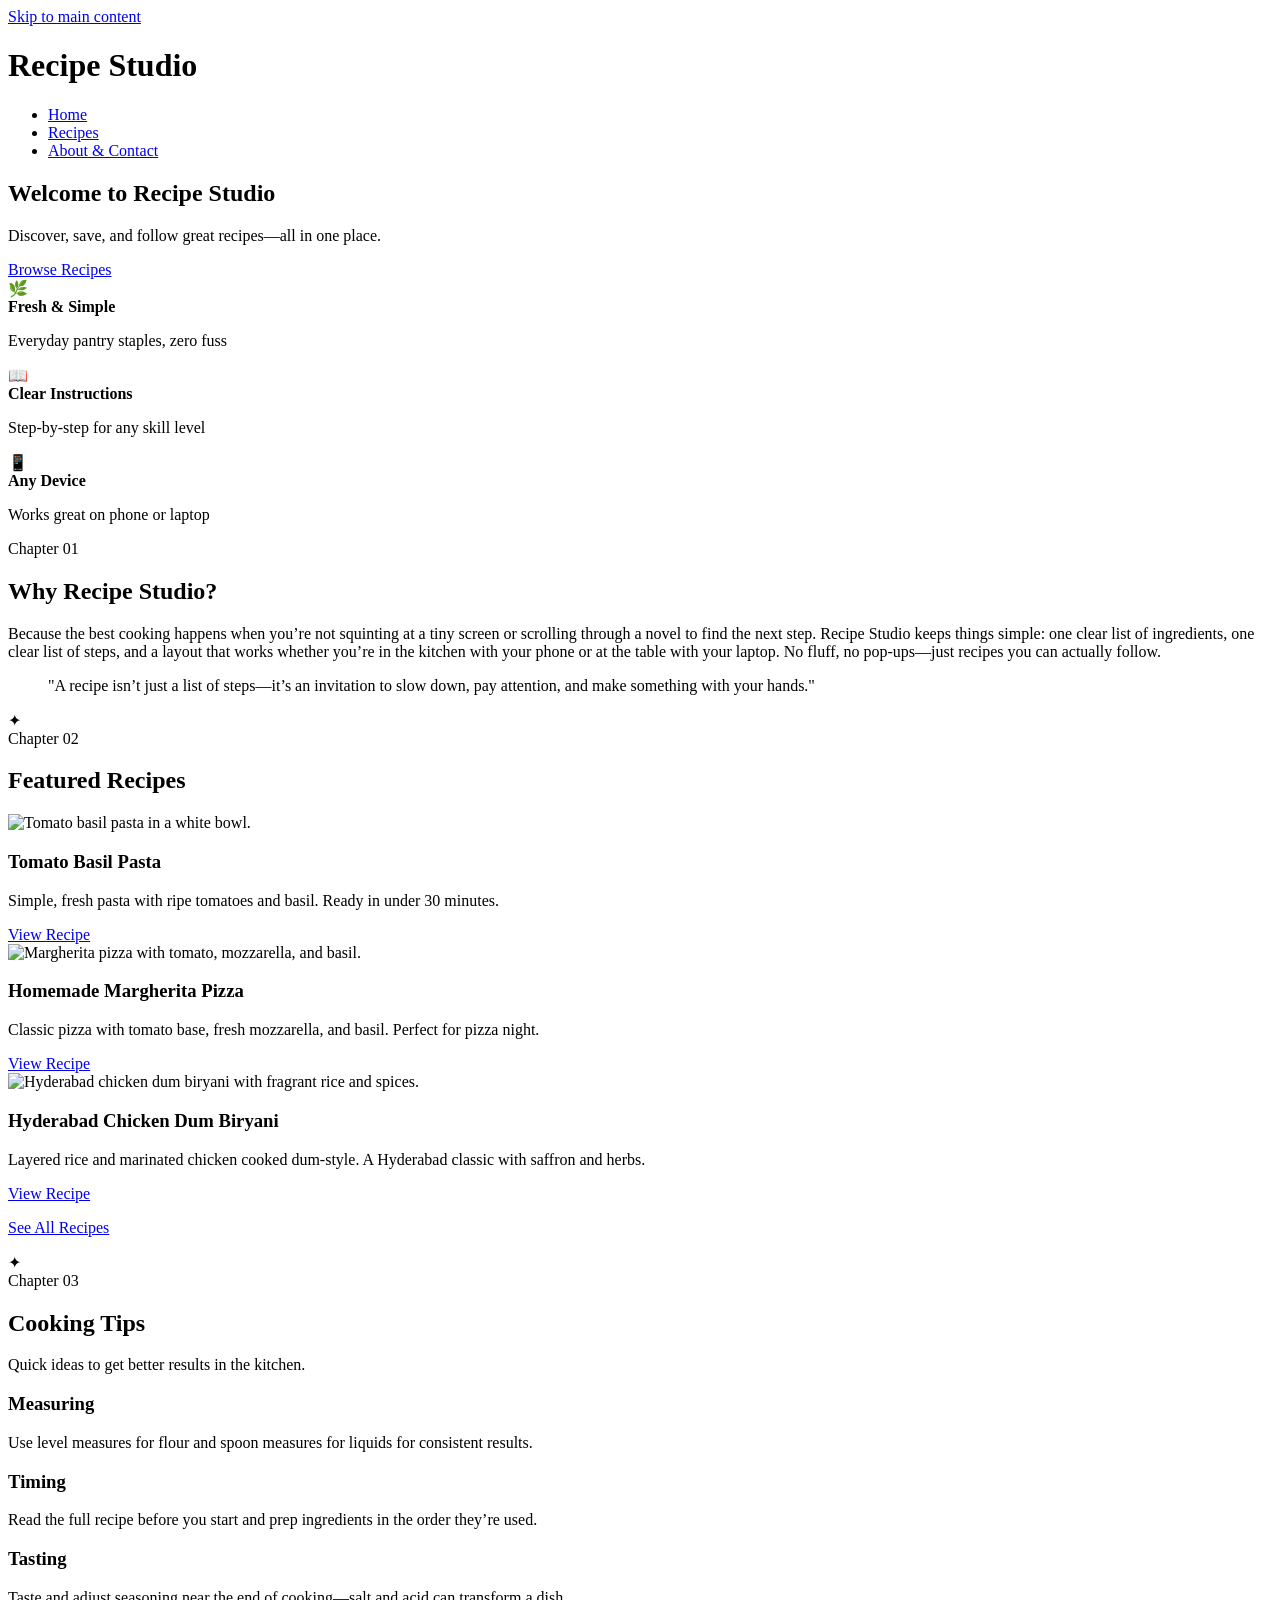
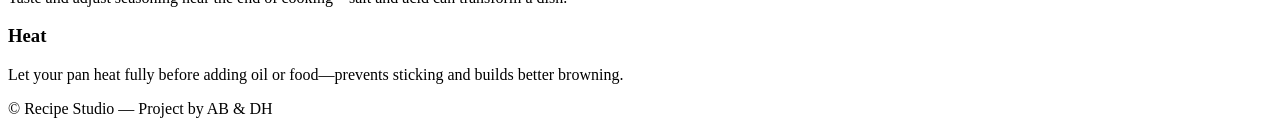
==== index.html @ 80b54df0 "index.html added to feature/html-pages" ====
<!DOCTYPE html>
<html lang="en">
<head>
  <meta charset="UTF-8">
  <meta name="viewport" content="width=device-width, initial-scale=1.0">
  <title>Recipe Studio | Home</title>
  <link rel="stylesheet" href="css/base.css">
  <link rel="stylesheet" href="css/components.css">
</head>
<body>
  <a href="#main-content" class="skip-link">Skip to main content</a>

  <header class="site-header">
    <h1 class="site-title">Recipe Studio</h1>
    <nav class="main-nav" aria-label="Main navigation">
      <ul>
        <li><a href="index.html" aria-current="page">Home</a></li>
        <li><a href="recipes.html">Recipes</a></li>
        <li><a href="about.html">About &amp; Contact</a></li>
      </ul>
    </nav>
  </header>

  <section class="hero" aria-labelledby="hero-heading">
    <h2 id="hero-heading">Welcome to Recipe Studio</h2>
    <p class="hero-tagline">Discover, save, and follow great recipes—all in one place.</p>
    <a href="recipes.html" class="btn btn-primary">Browse Recipes</a>
  </section>

  <main id="main-content">
    <div class="highlights-bar" aria-label="Key features">
      <div class="highlight-item">
        <span class="highlight-icon" aria-hidden="true">🌿</span>
        <div class="highlight-text">
          <strong>Fresh &amp; Simple</strong>
          <p>Everyday pantry staples, zero fuss</p>
        </div>
      </div>
      <div class="highlight-item">
        <span class="highlight-icon" aria-hidden="true">📖</span>
        <div class="highlight-text">
          <strong>Clear Instructions</strong>
          <p>Step-by-step for any skill level</p>
        </div>
      </div>
      <div class="highlight-item">
        <span class="highlight-icon" aria-hidden="true">📱</span>
        <div class="highlight-text">
          <strong>Any Device</strong>
          <p>Works great on phone or laptop</p>
        </div>
      </div>
    </div>

    <section class="intro" aria-labelledby="intro-heading">
      <span class="chapter-label" aria-hidden="true">Chapter 01</span>
      <h2 id="intro-heading">Why Recipe Studio?</h2>
      <p>Because the best cooking happens when you’re not squinting at a tiny screen or scrolling through a novel to find the next step. Recipe Studio keeps things simple: one clear list of ingredients, one clear list of steps, and a layout that works whether you’re in the kitchen with your phone or at the table with your laptop. No fluff, no pop-ups—just recipes you can actually follow.</p>
      <blockquote class="pull-quote">
        "A recipe isn’t just a list of steps—it’s an invitation to slow down, pay attention, and make something with your hands."
      </blockquote>
    </section>

    <div class="section-divider" aria-hidden="true">✦</div>

    <section class="featured-recipes" aria-labelledby="featured-heading">
      <span class="chapter-label" aria-hidden="true">Chapter 02</span>
      <h2 id="featured-heading">Featured Recipes</h2>
      <div class="card-grid">
        <article class="card recipe-card">
          <img src="images/pasta.jpg" alt="Tomato basil pasta in a white bowl." class="card-image">
          <div class="card-content">
            <h3 class="card-title">Tomato Basil Pasta</h3>
            <p class="card-description">Simple, fresh pasta with ripe tomatoes and basil. Ready in under 30 minutes.</p>
            <a href="recipe-pasta.html" class="btn btn-secondary">View Recipe</a>
          </div>
        </article>
        <article class="card recipe-card">
          <img src="images/pizza.jpg" alt="Margherita pizza with tomato, mozzarella, and basil." class="card-image">
          <div class="card-content">
            <h3 class="card-title">Homemade Margherita Pizza</h3>
            <p class="card-description">Classic pizza with tomato base, fresh mozzarella, and basil. Perfect for pizza night.</p>
            <a href="recipe-pizza.html" class="btn btn-secondary">View Recipe</a>
          </div>
        </article>
        <article class="card recipe-card">
          <img src="images/BIRYANI.JPG" alt="Hyderabad chicken dum biryani with fragrant rice and spices." class="card-image">
          <div class="card-content">
            <h3 class="card-title">Hyderabad Chicken Dum Biryani</h3>
            <p class="card-description">Layered rice and marinated chicken cooked dum-style. A Hyderabad classic with saffron and herbs.</p>
            <a href="recipe-biryani.html" class="btn btn-secondary">View Recipe</a>
          </div>
        </article>
      </div>
      <p class="section-cta"><a href="recipes.html" class="btn btn-primary">See All Recipes</a></p>
    </section>

    <!-- Optional bonus: AI Assistant Panel (Cooking tips / Help) – structure for intent cards and responses -->
    <div class="section-divider" aria-hidden="true">✦</div>

    <section class="cooking-tips" aria-labelledby="tips-heading">
      <span class="chapter-label" aria-hidden="true">Chapter 03</span>
      <h2 id="tips-heading">Cooking Tips</h2>
      <p>Quick ideas to get better results in the kitchen.</p>
      <div class="tips-list">
        <div class="tip-card">
          <h3>Measuring</h3>
          <p>Use level measures for flour and spoon measures for liquids for consistent results.</p>
        </div>
        <div class="tip-card">
          <h3>Timing</h3>
          <p>Read the full recipe before you start and prep ingredients in the order they’re used.</p>
        </div>
        <div class="tip-card">
          <h3>Tasting</h3>
          <p>Taste and adjust seasoning near the end of cooking—salt and acid can transform a dish.</p>
        </div>
        <div class="tip-card">
          <h3>Heat</h3>
          <p>Let your pan heat fully before adding oil or food—prevents sticking and builds better browning.</p>
        </div>
      </div>
    </section>
  </main>

  <footer class="site-footer">
    <p>&copy; Recipe Studio &mdash; Project by AB &amp; DH</p>
  </footer>
</body>
</html>
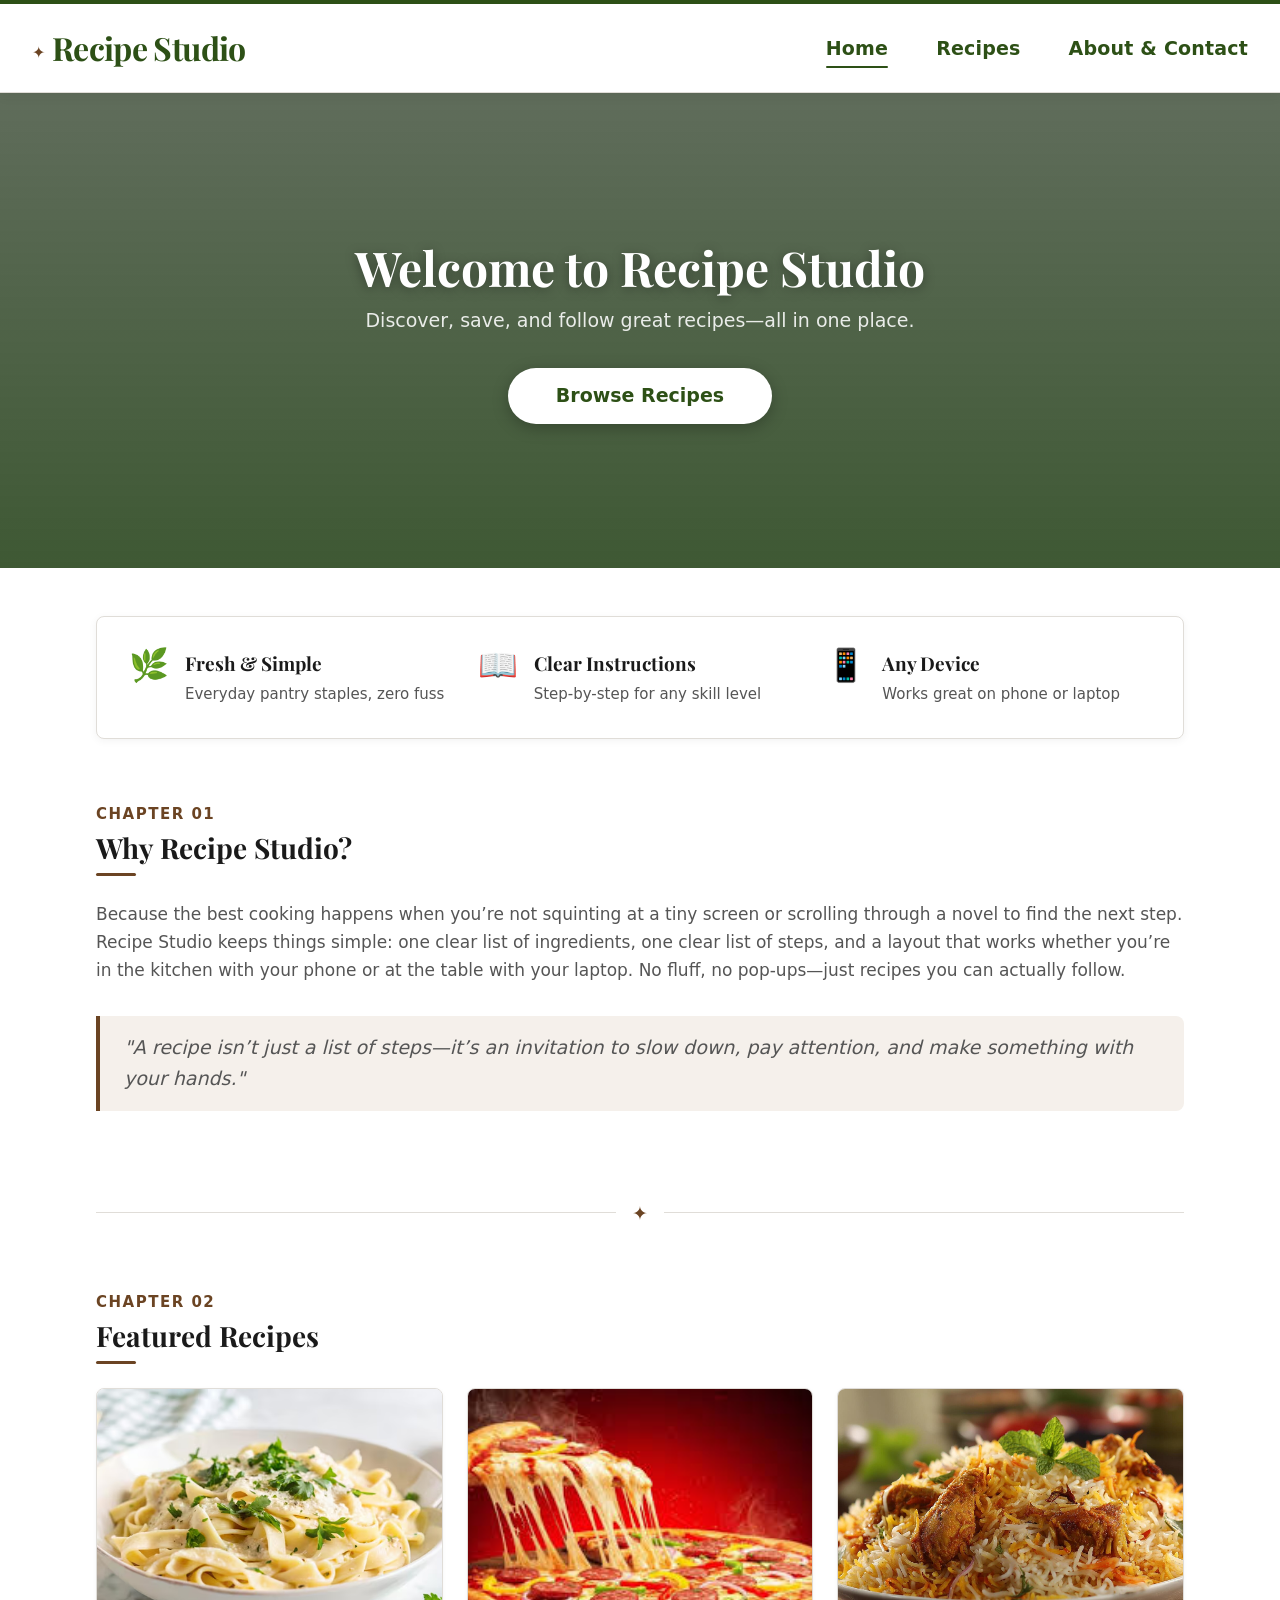
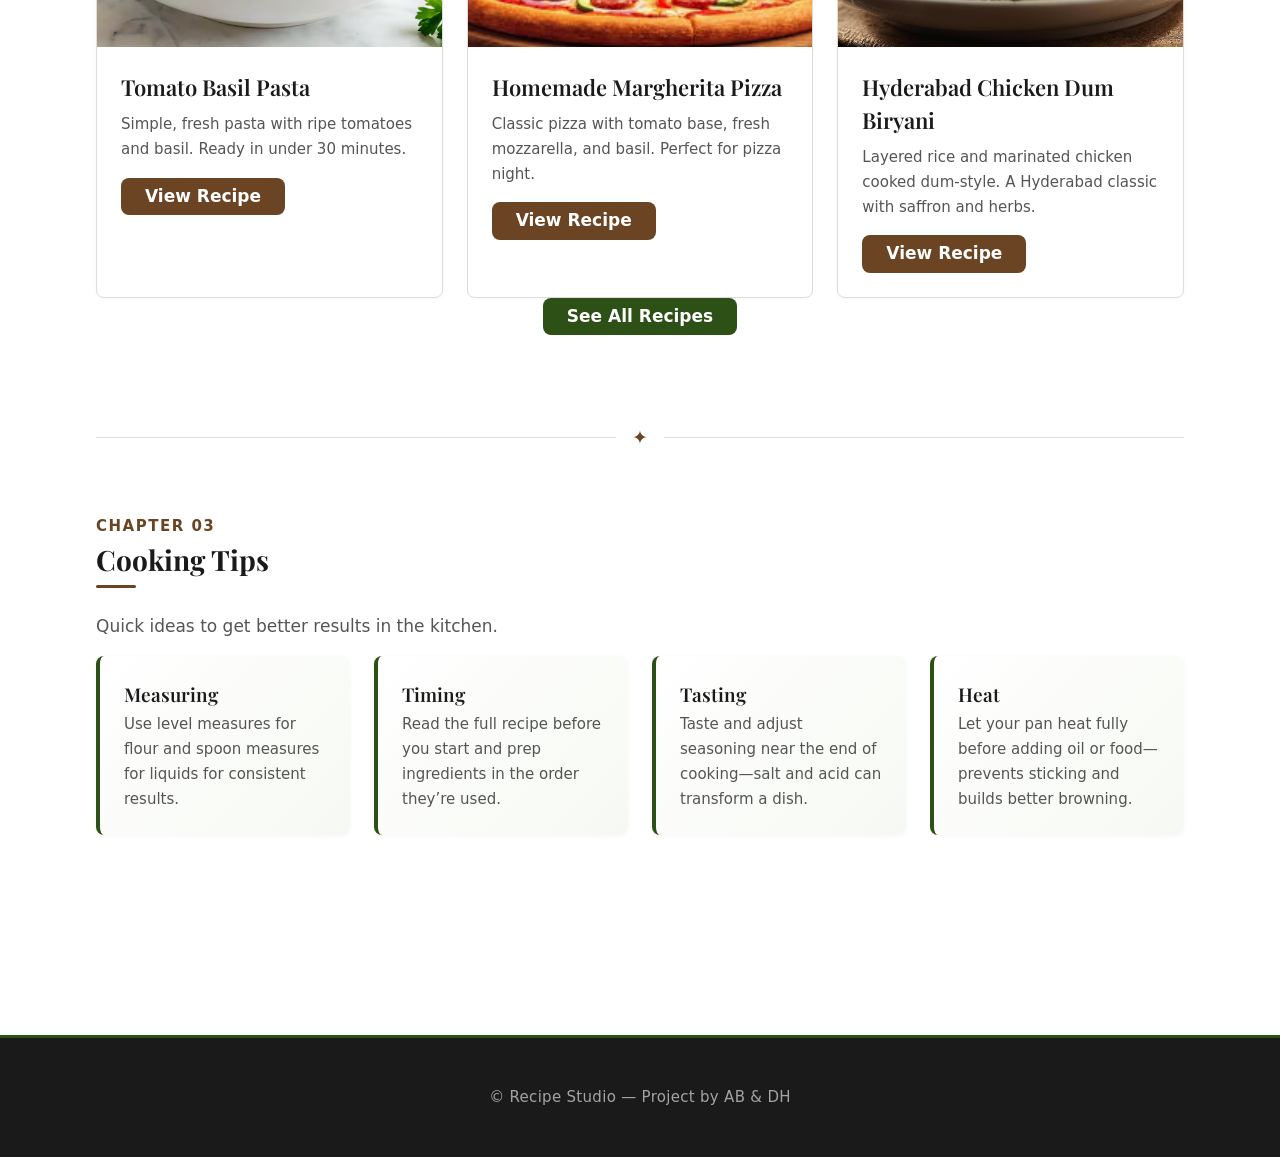
==== commit ed11e349: "Update home and recipes listing pages Made-with: Cursor" ====
--- a/index.html
+++ b/index.html
@@ -1,130 +1,130 @@
-<!DOCTYPE html>
-<html lang="en">
-<head>
-  <meta charset="UTF-8">
-  <meta name="viewport" content="width=device-width, initial-scale=1.0">
-  <title>Recipe Studio | Home</title>
-  <link rel="stylesheet" href="css/base.css">
-  <link rel="stylesheet" href="css/components.css">
-</head>
-<body>
-  <a href="#main-content" class="skip-link">Skip to main content</a>
-
-  <header class="site-header">
-    <h1 class="site-title">Recipe Studio</h1>
-    <nav class="main-nav" aria-label="Main navigation">
-      <ul>
-        <li><a href="index.html" aria-current="page">Home</a></li>
-        <li><a href="recipes.html">Recipes</a></li>
-        <li><a href="about.html">About &amp; Contact</a></li>
-      </ul>
-    </nav>
-  </header>
-
-  <section class="hero" aria-labelledby="hero-heading">
-    <h2 id="hero-heading">Welcome to Recipe Studio</h2>
-    <p class="hero-tagline">Discover, save, and follow great recipes—all in one place.</p>
-    <a href="recipes.html" class="btn btn-primary">Browse Recipes</a>
-  </section>
-
-  <main id="main-content">
-    <div class="highlights-bar" aria-label="Key features">
-      <div class="highlight-item">
-        <span class="highlight-icon" aria-hidden="true">🌿</span>
-        <div class="highlight-text">
-          <strong>Fresh &amp; Simple</strong>
-          <p>Everyday pantry staples, zero fuss</p>
-        </div>
-      </div>
-      <div class="highlight-item">
-        <span class="highlight-icon" aria-hidden="true">📖</span>
-        <div class="highlight-text">
-          <strong>Clear Instructions</strong>
-          <p>Step-by-step for any skill level</p>
-        </div>
-      </div>
-      <div class="highlight-item">
-        <span class="highlight-icon" aria-hidden="true">📱</span>
-        <div class="highlight-text">
-          <strong>Any Device</strong>
-          <p>Works great on phone or laptop</p>
-        </div>
-      </div>
-    </div>
-
-    <section class="intro" aria-labelledby="intro-heading">
-      <span class="chapter-label" aria-hidden="true">Chapter 01</span>
-      <h2 id="intro-heading">Why Recipe Studio?</h2>
-      <p>Because the best cooking happens when you’re not squinting at a tiny screen or scrolling through a novel to find the next step. Recipe Studio keeps things simple: one clear list of ingredients, one clear list of steps, and a layout that works whether you’re in the kitchen with your phone or at the table with your laptop. No fluff, no pop-ups—just recipes you can actually follow.</p>
-      <blockquote class="pull-quote">
-        "A recipe isn’t just a list of steps—it’s an invitation to slow down, pay attention, and make something with your hands."
-      </blockquote>
-    </section>
-
-    <div class="section-divider" aria-hidden="true">✦</div>
-
-    <section class="featured-recipes" aria-labelledby="featured-heading">
-      <span class="chapter-label" aria-hidden="true">Chapter 02</span>
-      <h2 id="featured-heading">Featured Recipes</h2>
-      <div class="card-grid">
-        <article class="card recipe-card">
-          <img src="images/pasta.jpg" alt="Tomato basil pasta in a white bowl." class="card-image">
-          <div class="card-content">
-            <h3 class="card-title">Tomato Basil Pasta</h3>
-            <p class="card-description">Simple, fresh pasta with ripe tomatoes and basil. Ready in under 30 minutes.</p>
-            <a href="recipe-pasta.html" class="btn btn-secondary">View Recipe</a>
-          </div>
-        </article>
-        <article class="card recipe-card">
-          <img src="images/pizza.jpg" alt="Margherita pizza with tomato, mozzarella, and basil." class="card-image">
-          <div class="card-content">
-            <h3 class="card-title">Homemade Margherita Pizza</h3>
-            <p class="card-description">Classic pizza with tomato base, fresh mozzarella, and basil. Perfect for pizza night.</p>
-            <a href="recipe-pizza.html" class="btn btn-secondary">View Recipe</a>
-          </div>
-        </article>
-        <article class="card recipe-card">
-          <img src="images/BIRYANI.JPG" alt="Hyderabad chicken dum biryani with fragrant rice and spices." class="card-image">
-          <div class="card-content">
-            <h3 class="card-title">Hyderabad Chicken Dum Biryani</h3>
-            <p class="card-description">Layered rice and marinated chicken cooked dum-style. A Hyderabad classic with saffron and herbs.</p>
-            <a href="recipe-biryani.html" class="btn btn-secondary">View Recipe</a>
-          </div>
-        </article>
-      </div>
-      <p class="section-cta"><a href="recipes.html" class="btn btn-primary">See All Recipes</a></p>
-    </section>
-
-    <!-- Optional bonus: AI Assistant Panel (Cooking tips / Help) – structure for intent cards and responses -->
-    <div class="section-divider" aria-hidden="true">✦</div>
-
-    <section class="cooking-tips" aria-labelledby="tips-heading">
-      <span class="chapter-label" aria-hidden="true">Chapter 03</span>
-      <h2 id="tips-heading">Cooking Tips</h2>
-      <p>Quick ideas to get better results in the kitchen.</p>
-      <div class="tips-list">
-        <div class="tip-card">
-          <h3>Measuring</h3>
-          <p>Use level measures for flour and spoon measures for liquids for consistent results.</p>
-        </div>
-        <div class="tip-card">
-          <h3>Timing</h3>
-          <p>Read the full recipe before you start and prep ingredients in the order they’re used.</p>
-        </div>
-        <div class="tip-card">
-          <h3>Tasting</h3>
-          <p>Taste and adjust seasoning near the end of cooking—salt and acid can transform a dish.</p>
-        </div>
-        <div class="tip-card">
-          <h3>Heat</h3>
-          <p>Let your pan heat fully before adding oil or food—prevents sticking and builds better browning.</p>
-        </div>
-      </div>
-    </section>
-  </main>
-
-  <footer class="site-footer">
-    <p>&copy; Recipe Studio &mdash; Project by AB &amp; DH</p>
-  </footer>
-</body>
+<!DOCTYPE html>
+<html lang="en">
+<head>
+  <meta charset="UTF-8">
+  <meta name="viewport" content="width=device-width, initial-scale=1.0">
+  <title>Recipe Studio | Home</title>
+  <link rel="stylesheet" href="css/base.css">
+  <link rel="stylesheet" href="css/components.css">
+</head>
+<body>
+  <a href="#main-content" class="skip-link">Skip to main content</a>
+
+  <header class="site-header">
+    <h1 class="site-title">Recipe Studio</h1>
+    <nav class="main-nav" aria-label="Main navigation">
+      <ul>
+        <li><a href="index.html" aria-current="page">Home</a></li>
+        <li><a href="recipes.html">Recipes</a></li>
+        <li><a href="about.html">About &amp; Contact</a></li>
+      </ul>
+    </nav>
+  </header>
+
+  <section class="hero" aria-labelledby="hero-heading">
+    <h2 id="hero-heading">Welcome to Recipe Studio</h2>
+    <p class="hero-tagline">Discover, save, and follow great recipes—all in one place.</p>
+    <a href="recipes.html" class="btn btn-primary">Browse Recipes</a>
+  </section>
+
+  <main id="main-content">
+    <div class="highlights-bar" aria-label="Key features">
+      <div class="highlight-item">
+        <span class="highlight-icon" aria-hidden="true">🌿</span>
+        <div class="highlight-text">
+          <strong>Fresh &amp; Simple</strong>
+          <p>Everyday pantry staples, zero fuss</p>
+        </div>
+      </div>
+      <div class="highlight-item">
+        <span class="highlight-icon" aria-hidden="true">📖</span>
+        <div class="highlight-text">
+          <strong>Clear Instructions</strong>
+          <p>Step-by-step for any skill level</p>
+        </div>
+      </div>
+      <div class="highlight-item">
+        <span class="highlight-icon" aria-hidden="true">📱</span>
+        <div class="highlight-text">
+          <strong>Any Device</strong>
+          <p>Works great on phone or laptop</p>
+        </div>
+      </div>
+    </div>
+
+    <section class="intro" aria-labelledby="intro-heading">
+      <span class="chapter-label" aria-hidden="true">Chapter 01</span>
+      <h2 id="intro-heading">Why Recipe Studio?</h2>
+      <p>Because the best cooking happens when you’re not squinting at a tiny screen or scrolling through a novel to find the next step. Recipe Studio keeps things simple: one clear list of ingredients, one clear list of steps, and a layout that works whether you’re in the kitchen with your phone or at the table with your laptop. No fluff, no pop-ups—just recipes you can actually follow.</p>
+      <blockquote class="pull-quote">
+        "A recipe isn’t just a list of steps—it’s an invitation to slow down, pay attention, and make something with your hands."
+      </blockquote>
+    </section>
+
+    <div class="section-divider" aria-hidden="true">✦</div>
+
+    <section class="featured-recipes" aria-labelledby="featured-heading">
+      <span class="chapter-label" aria-hidden="true">Chapter 02</span>
+      <h2 id="featured-heading">Featured Recipes</h2>
+      <div class="card-grid">
+        <article class="card recipe-card">
+          <img src="images/pasta.jpg" alt="Tomato basil pasta in a white bowl." class="card-image">
+          <div class="card-content">
+            <h3 class="card-title">Tomato Basil Pasta</h3>
+            <p class="card-description">Simple, fresh pasta with ripe tomatoes and basil. Ready in under 30 minutes.</p>
+            <a href="recipe-pasta.html" class="btn btn-secondary">View Recipe</a>
+          </div>
+        </article>
+        <article class="card recipe-card">
+          <img src="images/pizza.jpg" alt="Margherita pizza with tomato, mozzarella, and basil." class="card-image">
+          <div class="card-content">
+            <h3 class="card-title">Homemade Margherita Pizza</h3>
+            <p class="card-description">Classic pizza with tomato base, fresh mozzarella, and basil. Perfect for pizza night.</p>
+            <a href="recipe-pizza.html" class="btn btn-secondary">View Recipe</a>
+          </div>
+        </article>
+        <article class="card recipe-card">
+          <img src="images/BIRYANI.JPG" alt="Hyderabad chicken dum biryani with fragrant rice and spices." class="card-image">
+          <div class="card-content">
+            <h3 class="card-title">Hyderabad Chicken Dum Biryani</h3>
+            <p class="card-description">Layered rice and marinated chicken cooked dum-style. A Hyderabad classic with saffron and herbs.</p>
+            <a href="recipe-biryani.html" class="btn btn-secondary">View Recipe</a>
+          </div>
+        </article>
+      </div>
+      <p class="section-cta"><a href="recipes.html" class="btn btn-primary">See All Recipes</a></p>
+    </section>
+
+    <!-- Optional bonus: AI Assistant Panel (Cooking tips / Help) – structure for intent cards and responses -->
+    <div class="section-divider" aria-hidden="true">✦</div>
+
+    <section class="cooking-tips" aria-labelledby="tips-heading">
+      <span class="chapter-label" aria-hidden="true">Chapter 03</span>
+      <h2 id="tips-heading">Cooking Tips</h2>
+      <p>Quick ideas to get better results in the kitchen.</p>
+      <div class="tips-list">
+        <div class="tip-card">
+          <h3>Measuring</h3>
+          <p>Use level measures for flour and spoon measures for liquids for consistent results.</p>
+        </div>
+        <div class="tip-card">
+          <h3>Timing</h3>
+          <p>Read the full recipe before you start and prep ingredients in the order they’re used.</p>
+        </div>
+        <div class="tip-card">
+          <h3>Tasting</h3>
+          <p>Taste and adjust seasoning near the end of cooking—salt and acid can transform a dish.</p>
+        </div>
+        <div class="tip-card">
+          <h3>Heat</h3>
+          <p>Let your pan heat fully before adding oil or food—prevents sticking and builds better browning.</p>
+        </div>
+      </div>
+    </section>
+  </main>
+
+  <footer class="site-footer">
+    <p>&copy; Recipe Studio &mdash; Project by AB &amp; DH</p>
+  </footer>
+</body>
 </html>
--- a/css/base.css
+++ b/css/base.css
@@ -0,0 +1,265 @@
+/* Google Fonts – Playfair Display for elegant headings */
+@import url('https://fonts.googleapis.com/css2?family=Playfair+Display:wght@600;700&display=swap');
+
+/* ============================================
+   Recipe Studio – Base Styles
+   Variables · Reset · Typography · Header · Nav
+   Mobile-first, semantic HTML-aligned
+   ============================================ */
+
+/* ---------- 1. CSS custom properties ---------- */
+:root {
+  /* Colors */
+  --color-primary: #2d5016;
+  --color-primary-hover: #3d6b1f;
+  --color-secondary: #6b4423;
+  --color-secondary-hover: #8b5a2e;
+  --color-background: #ffffff;
+  --color-surface: #ffffff;
+  --color-text: #1a1a1a;
+  --color-text-muted: #555;
+  --color-border: #e0ddd8;
+  --color-focus: #2d5016;
+  --color-focus-ring: rgba(45, 80, 22, 0.4);
+
+  /* Spacing */
+  --space-xs: 0.25rem;
+  --space-sm: 0.5rem;
+  --space-md: 1rem;
+  --space-lg: 1.5rem;
+  --space-xl: 2rem;
+  --space-2xl: 3rem;
+  --space-3xl: 4rem;
+
+  /* Typography */
+  --font-sans: system-ui, -apple-system, "Segoe UI", Roboto, sans-serif;
+  --font-heading: 'Playfair Display', Georgia, serif;
+  --font-size-sm: 0.9375rem;
+  --font-size-base: 1.0625rem;
+  --font-size-lg: 1.1875rem;
+  --font-size-xl: 1.375rem;
+  --font-size-2xl: 1.75rem;
+  --font-size-3xl: 2.5rem;
+  --line-height-tight: 1.25;
+  --line-height-normal: 1.5;
+  --line-height-relaxed: 1.65;
+
+  /* Layout */
+  --max-width: 72rem;
+  --card-radius: 0.5rem;
+  --transition-fast: 0.15s ease;
+  --transition-normal: 0.25s ease;
+}
+
+/* ---------- 2. Base styles ---------- */
+html {
+  scroll-behavior: smooth;
+}
+
+*,
+*::before,
+*::after {
+  box-sizing: border-box;
+}
+
+body {
+  margin: 0;
+  font-family: var(--font-sans);
+  font-size: var(--font-size-base);
+  line-height: var(--line-height-normal);
+  color: var(--color-text);
+  background-color: var(--color-background);
+}
+
+/* Apply heading font to all headings */
+h1, h2, h3 {
+  font-family: var(--font-heading);
+}
+
+img {
+  max-width: 100%;
+  height: auto;
+  display: block;
+}
+
+a {
+  color: var(--color-primary);
+  text-decoration: none;
+  transition: color var(--transition-fast), outline var(--transition-fast);
+}
+a:hover {
+  color: var(--color-primary-hover);
+}
+a:focus-visible {
+  outline: 2px solid var(--color-focus);
+  outline-offset: 2px;
+}
+
+/* ---------- 3. Skip link (accessibility) ---------- */
+.skip-link {
+  position: absolute;
+  top: -3.5rem;
+  left: var(--space-md);
+  padding: var(--space-sm) var(--space-md);
+  background: var(--color-text);
+  color: var(--color-surface);
+  z-index: 100;
+  text-decoration: none;
+  border-radius: var(--card-radius);
+  transition: top var(--transition-normal);
+}
+.skip-link:focus {
+  top: var(--space-md);
+}
+.skip-link:focus-visible {
+  outline: 2px solid var(--color-surface);
+  outline-offset: 2px;
+}
+
+/* ---------- 4. Layout: header & nav (Flexbox) ---------- */
+.site-header {
+  background: var(--color-surface);
+  border-top: 4px solid var(--color-primary);
+  border-bottom: 1px solid var(--color-border);
+  padding: var(--space-lg) var(--space-lg);
+  box-shadow: 0 2px 12px rgba(0, 0, 0, 0.07);
+  position: sticky;
+  top: 0;
+  z-index: 50;
+}
+
+.site-title {
+  margin: 0 0 var(--space-md);
+  font-size: 1.875rem;
+  font-weight: 700;
+  line-height: var(--line-height-tight);
+  color: var(--color-primary);
+  letter-spacing: -0.02em;
+}
+.site-title::before {
+  content: '✦';
+  display: inline-block;
+  color: var(--color-secondary);
+  font-family: var(--font-sans);
+  font-size: 0.5em;
+  margin-right: 0.45em;
+  vertical-align: 0.2em;
+}
+
+.main-nav ul {
+  margin: 0;
+  padding: 0;
+  list-style: none;
+  display: flex;
+  flex-wrap: wrap;
+  gap: var(--space-sm) var(--space-xl);
+}
+.main-nav a {
+  display: inline-block;
+  padding: var(--space-xs) 0;
+  font-weight: 600;
+  font-size: var(--font-size-lg);
+  letter-spacing: 0.01em;
+  position: relative;
+  transition: color var(--transition-fast);
+}
+.main-nav a::after {
+  content: '';
+  position: absolute;
+  bottom: -2px;
+  left: 0;
+  width: 0;
+  height: 2px;
+  background: var(--color-primary);
+  border-radius: 1px;
+  transition: width var(--transition-normal);
+}
+.main-nav a:hover {
+  color: var(--color-primary-hover);
+}
+.main-nav a:hover::after {
+  width: 100%;
+}
+.main-nav a:focus-visible {
+  outline: 2px solid var(--color-focus);
+  outline-offset: 2px;
+  border-radius: 2px;
+}
+.main-nav a[aria-current="page"] {
+  color: var(--color-primary);
+  font-weight: 700;
+}
+.main-nav a[aria-current="page"]::after {
+  width: 100%;
+}
+
+/* ---------- 5. Main content area ---------- */
+#main-content {
+  max-width: var(--max-width);
+  margin: 0 auto;
+  padding: var(--space-2xl) var(--space-lg);
+}
+
+/* Section spacing & headings */
+section {
+  margin-bottom: 5.5rem;
+}
+section h2 {
+  margin: 0 0 var(--space-lg);
+  font-size: var(--font-size-2xl);
+  font-weight: 700;
+  line-height: var(--line-height-tight);
+  color: var(--color-text);
+}
+section h2::after {
+  content: '';
+  display: block;
+  width: 2.5rem;
+  height: 3px;
+  background: var(--color-secondary);
+  border-radius: 2px;
+  margin-top: var(--space-sm);
+}
+section h3 {
+  margin: 0 0 var(--space-sm);
+  font-size: var(--font-size-lg);
+  font-weight: 600;
+  color: var(--color-text);
+}
+section p {
+  margin: 0 0 var(--space-md);
+  color: var(--color-text-muted);
+  line-height: var(--line-height-relaxed);
+}
+
+.section-intro,
+.section-cta {
+  margin-bottom: var(--space-lg);
+}
+
+.section-cta {
+  text-align: center;
+}
+
+/* ---------- 6. Responsive: header layout ---------- */
+@media (min-width: 48rem) {
+  .site-header {
+    display: flex;
+    align-items: center;
+    justify-content: space-between;
+    padding: var(--space-lg) var(--space-xl);
+  }
+  .site-title {
+    margin: 0;
+    font-size: clamp(1.5rem, 2.5vw, 2rem);
+  }
+  .main-nav ul {
+    gap: var(--space-2xl);
+  }
+}
+
+@media (min-width: 64rem) {
+  #main-content {
+    padding: var(--space-2xl) var(--space-xl);
+  }
+}
--- a/css/components.css
+++ b/css/components.css
@@ -0,0 +1,459 @@
+/* ============================================
+   Recipe Studio – Components
+   Highlights · Hero · Buttons · Cards · Tips
+   Recipe Detail · Story Pack · About · Footer
+   Animations · Reduced Motion · Breakpoints
+   ============================================ */
+
+/* ---------- 1. Highlights bar ---------- */
+.highlights-bar {
+  display: grid;
+  grid-template-columns: 1fr;
+  gap: var(--space-lg);
+  margin-bottom: var(--space-3xl);
+  padding: var(--space-xl) var(--space-xl);
+  background: var(--color-surface);
+  border-radius: var(--card-radius);
+  border: 1px solid var(--color-border);
+  box-shadow: 0 2px 8px rgba(0, 0, 0, 0.05);
+}
+.highlight-item {
+  display: flex;
+  align-items: flex-start;
+  gap: var(--space-md);
+}
+.highlight-icon {
+  font-size: 2rem;
+  flex-shrink: 0;
+  line-height: 1;
+}
+.highlight-text strong {
+  display: block;
+  font-family: var(--font-heading);
+  font-size: var(--font-size-lg);
+  color: var(--color-text);
+  margin-bottom: var(--space-xs);
+}
+.highlight-text p {
+  margin: 0;
+  font-size: var(--font-size-sm);
+  color: var(--color-text-muted);
+  line-height: var(--line-height-relaxed);
+}
+
+/* ---------- 2. Hero — full viewport width ---------- */
+.hero {
+  text-align: center;
+  padding: 9rem var(--space-xl);
+  background:
+    linear-gradient(to bottom, rgba(10, 30, 3, 0.65) 0%, rgba(20, 52, 7, 0.82) 100%),
+    url('images/pasta.jpg') center center / cover no-repeat;
+  border-radius: 0;
+  margin-bottom: 0;
+  border: none;
+  box-shadow: none;
+}
+.hero h2 {
+  font-size: var(--font-size-3xl);
+  margin-bottom: var(--space-sm);
+  color: #ffffff;
+  text-shadow: 0 2px 12px rgba(0, 0, 0, 0.35);
+}
+/* Remove accent line — doesn't fit centered image hero */
+.hero h2::after {
+  display: none;
+}
+.hero-tagline {
+  margin-bottom: var(--space-xl);
+  font-size: var(--font-size-lg);
+  color: rgba(255, 255, 255, 0.88);
+  max-width: 36rem;
+  margin-left: auto;
+  margin-right: auto;
+}
+.hero .btn-primary {
+  background: #ffffff;
+  color: var(--color-primary);
+  padding: var(--space-md) var(--space-2xl);
+  font-size: var(--font-size-lg);
+  border-radius: 2rem;
+  box-shadow: 0 4px 16px rgba(0, 0, 0, 0.25);
+}
+.hero .btn-primary:hover {
+  background: #f0f7eb;
+  color: var(--color-primary-hover);
+  box-shadow: 0 6px 20px rgba(0, 0, 0, 0.3);
+}
+
+/* ---------- 3. Buttons (reusable) ---------- */
+.btn {
+  display: inline-block;
+  padding: var(--space-sm) var(--space-lg);
+  font-family: inherit;
+  font-size: var(--font-size-base);
+  font-weight: 600;
+  line-height: 1.25;
+  text-align: center;
+  border: none;
+  border-radius: var(--card-radius);
+  cursor: pointer;
+  transition: background-color var(--transition-normal), color var(--transition-normal), transform var(--transition-fast), box-shadow var(--transition-fast);
+}
+.btn:focus-visible {
+  outline: 2px solid var(--color-focus);
+  outline-offset: 2px;
+}
+.btn-primary {
+  background-color: var(--color-primary);
+  color: var(--color-surface);
+}
+.btn-primary:hover {
+  background-color: var(--color-primary-hover);
+}
+.btn-primary:focus-visible {
+  box-shadow: 0 0 0 4px var(--color-focus-ring);
+}
+.btn-secondary {
+  background-color: var(--color-secondary);
+  color: var(--color-surface);
+}
+.btn-secondary:hover {
+  background-color: var(--color-secondary-hover);
+}
+.btn-secondary:focus-visible {
+  box-shadow: 0 0 0 4px rgba(107, 68, 35, 0.4);
+}
+
+/* ---------- 4. Card grid (CSS Grid) ---------- */
+.card-grid {
+  display: grid;
+  gap: var(--space-xl);
+  grid-template-columns: 1fr;
+}
+
+.card {
+  background: var(--color-surface);
+  border-radius: var(--card-radius);
+  overflow: hidden;
+  border: 1px solid var(--color-border);
+  box-shadow: 0 1px 4px rgba(0, 0, 0, 0.04);
+  transition: transform var(--transition-normal), box-shadow var(--transition-normal);
+}
+.card:hover {
+  transform: translateY(-6px);
+  box-shadow: 0 12px 32px rgba(0, 0, 0, 0.12);
+}
+.card:focus-within {
+  box-shadow: 0 0 0 2px var(--color-focus-ring);
+}
+
+.card-image {
+  width: 100%;
+  aspect-ratio: 4 / 3;
+  object-fit: cover;
+  background: var(--color-border);
+  transition: transform 0.4s ease;
+}
+.card:hover .card-image {
+  transform: scale(1.05);
+}
+.card-content {
+  padding: var(--space-lg);
+}
+.card-title {
+  margin: 0 0 var(--space-sm);
+  font-size: var(--font-size-xl);
+  font-weight: 600;
+}
+.card-description {
+  margin: 0 0 var(--space-md);
+  font-size: var(--font-size-sm);
+  color: var(--color-text-muted);
+  line-height: var(--line-height-relaxed);
+}
+
+/* ---------- 5. Cooking tips ---------- */
+.cooking-tips .tips-list {
+  display: grid;
+  gap: var(--space-lg);
+  grid-template-columns: 1fr;
+}
+.tip-card {
+  padding: var(--space-lg);
+  background: linear-gradient(135deg, var(--color-surface) 0%, #f6f9f3 100%);
+  border-left: 4px solid var(--color-primary);
+  border-radius: var(--card-radius);
+  box-shadow: 0 1px 4px rgba(0, 0, 0, 0.04);
+  transition: border-color var(--transition-normal), box-shadow var(--transition-fast), transform var(--transition-fast);
+}
+.tip-card:hover {
+  transform: translateY(-2px);
+  box-shadow: 0 6px 16px rgba(0, 0, 0, 0.08);
+}
+.tip-card h3 {
+  margin-bottom: var(--space-xs);
+}
+.tip-card p {
+  margin: 0;
+  font-size: var(--font-size-sm);
+}
+
+/* ---------- 6. Recipe detail page ---------- */
+.recipe-detail {
+  max-width: 52rem;
+}
+.recipe-header {
+  margin-bottom: var(--space-lg);
+}
+.recipe-detail .recipe-header h2 {
+  margin-bottom: var(--space-xs);
+}
+.recipe-meta {
+  margin: 0 0 var(--space-md);
+  font-size: var(--font-size-sm);
+  color: var(--color-text-muted);
+}
+.recipe-hero-image {
+  width: 100%;
+  aspect-ratio: 16 / 7;
+  object-fit: cover;
+  border-radius: var(--card-radius);
+  margin-top: var(--space-md);
+  background: var(--color-border);
+}
+
+/* ---------- 7. Story Pack components ---------- */
+
+/* Narrative intro — italic, left-bordered */
+.recipe-intro {
+  margin-bottom: var(--space-xl);
+  font-size: var(--font-size-lg);
+  font-style: italic;
+  line-height: var(--line-height-relaxed);
+  color: var(--color-text-muted);
+  border-left: 3px solid var(--color-primary);
+  padding-left: var(--space-md);
+}
+
+/* Chapter label for section progression */
+.chapter-label {
+  display: block;
+  font-size: var(--font-size-sm);
+  font-weight: 600;
+  letter-spacing: 0.1em;
+  text-transform: uppercase;
+  color: var(--color-secondary);
+  margin-bottom: var(--space-xs);
+}
+
+/* Decorative section divider */
+.section-divider {
+  display: flex;
+  align-items: center;
+  gap: var(--space-md);
+  margin: 0 0 var(--space-3xl);
+  color: var(--color-secondary);
+  font-size: var(--font-size-lg);
+}
+.section-divider::before,
+.section-divider::after {
+  content: '';
+  flex: 1;
+  height: 1px;
+  background: var(--color-border);
+}
+
+/* Pull quote */
+.pull-quote {
+  margin: var(--space-xl) 0;
+  padding: var(--space-md) var(--space-lg);
+  border-left: 4px solid var(--color-secondary);
+  background: #f5f0eb;
+  font-size: var(--font-size-lg);
+  font-style: italic;
+  color: var(--color-text-muted);
+  border-radius: 0 var(--card-radius) var(--card-radius) 0;
+  line-height: var(--line-height-relaxed);
+}
+
+/* ---------- 8. Ingredients & instructions ---------- */
+.ingredients,
+.instructions {
+  margin-bottom: var(--space-xl);
+}
+.ingredients ul,
+.instructions ol {
+  margin: 0 0 var(--space-md);
+  padding-left: var(--space-xl);
+  line-height: var(--line-height-relaxed);
+  color: var(--color-text-muted);
+}
+.ingredients li,
+.instructions li {
+  margin-bottom: var(--space-xs);
+}
+.instructions ol {
+  list-style: decimal;
+}
+
+.back-link {
+  margin: var(--space-2xl) 0 0;
+}
+
+/* ---------- 9. About & contact ---------- */
+.about ul.team-list {
+  margin: 0 0 var(--space-lg);
+  padding-left: var(--space-xl);
+  color: var(--color-text-muted);
+  line-height: var(--line-height-relaxed);
+}
+.about .team-list li {
+  margin-bottom: var(--space-sm);
+}
+
+.contact-form {
+  max-width: 28rem;
+  margin-top: var(--space-lg);
+}
+.form-group {
+  margin-bottom: var(--space-lg);
+}
+.form-group label {
+  display: block;
+  margin-bottom: var(--space-xs);
+  font-weight: 600;
+  font-size: var(--font-size-sm);
+}
+.form-group input,
+.form-group textarea {
+  width: 100%;
+  padding: var(--space-sm) var(--space-md);
+  font-family: inherit;
+  font-size: var(--font-size-base);
+  border: 1px solid var(--color-border);
+  border-radius: var(--card-radius);
+  background: var(--color-surface);
+  transition: border-color var(--transition-fast), box-shadow var(--transition-fast);
+}
+.form-group input:focus,
+.form-group textarea:focus {
+  outline: none;
+  border-color: var(--color-primary);
+  box-shadow: 0 0 0 3px var(--color-focus-ring);
+}
+.form-group textarea {
+  resize: vertical;
+  min-height: 6rem;
+}
+.contact-note {
+  margin-top: var(--space-lg);
+  font-size: var(--font-size-sm);
+  color: var(--color-text-muted);
+}
+
+/* ---------- 10. Footer ---------- */
+.site-footer {
+  margin-top: var(--space-3xl);
+  padding: var(--space-2xl) var(--space-lg);
+  text-align: center;
+  font-size: var(--font-size-sm);
+  border-top: 3px solid var(--color-primary);
+  background: #1a1a1a;
+  color: rgba(255, 255, 255, 0.6);
+}
+.site-footer p {
+  margin: 0;
+  letter-spacing: 0.02em;
+}
+
+/* ---------- 11. Animations ---------- */
+
+/* Animation 1: Card hover lift (defined on .card above) */
+
+/* Animation 2: Button subtle scale on hover */
+.btn:hover {
+  transform: scale(1.02);
+}
+.btn:active {
+  transform: scale(0.98);
+}
+
+/* Animation 3: Fade-in for main content on load */
+@keyframes fadeIn {
+  from {
+    opacity: 0;
+    transform: translateY(8px);
+  }
+  to {
+    opacity: 1;
+    transform: translateY(0);
+  }
+}
+#main-content {
+  animation: fadeIn 0.5s ease-out;
+}
+
+/* Animation 4: Image zoom on card hover (defined on .card-image above) */
+
+/* Animation 5: Nav underline slide (defined on .main-nav a::after above) */
+
+/* Animation 6: Tip card lift on hover (defined on .tip-card above) */
+
+/* ---------- 12. Reduced motion (accessibility) ---------- */
+@media (prefers-reduced-motion: reduce) {
+  *,
+  *::before,
+  *::after {
+    animation-duration: 0.01ms !important;
+    animation-iteration-count: 1 !important;
+    transition-duration: 0.01ms !important;
+  }
+  .card:hover {
+    transform: none;
+  }
+  .card:hover .card-image {
+    transform: none;
+  }
+  .tip-card:hover {
+    transform: none;
+  }
+  .btn:hover,
+  .btn:active {
+    transform: none;
+  }
+}
+
+/* ---------- 13. Responsive breakpoints (mobile-first) ---------- */
+@media (min-width: 36rem) {
+  .highlights-bar {
+    grid-template-columns: repeat(3, 1fr);
+  }
+  .card-grid {
+    grid-template-columns: repeat(2, 1fr);
+  }
+  .cooking-tips .tips-list {
+    grid-template-columns: repeat(2, 1fr);
+  }
+}
+
+@media (min-width: 48rem) {
+  .hero h2 {
+    font-size: clamp(2rem, 4vw, 3rem);
+  }
+  .card-grid {
+    grid-template-columns: repeat(3, 1fr);
+    gap: var(--space-lg);
+  }
+  .recipe-grid.card-grid {
+    grid-template-columns: repeat(2, 1fr);
+  }
+  .cooking-tips .tips-list {
+    grid-template-columns: repeat(4, 1fr);
+  }
+}
+
+@media (min-width: 64rem) {
+  .recipe-grid.card-grid {
+    grid-template-columns: repeat(3, 1fr);
+  }
+}
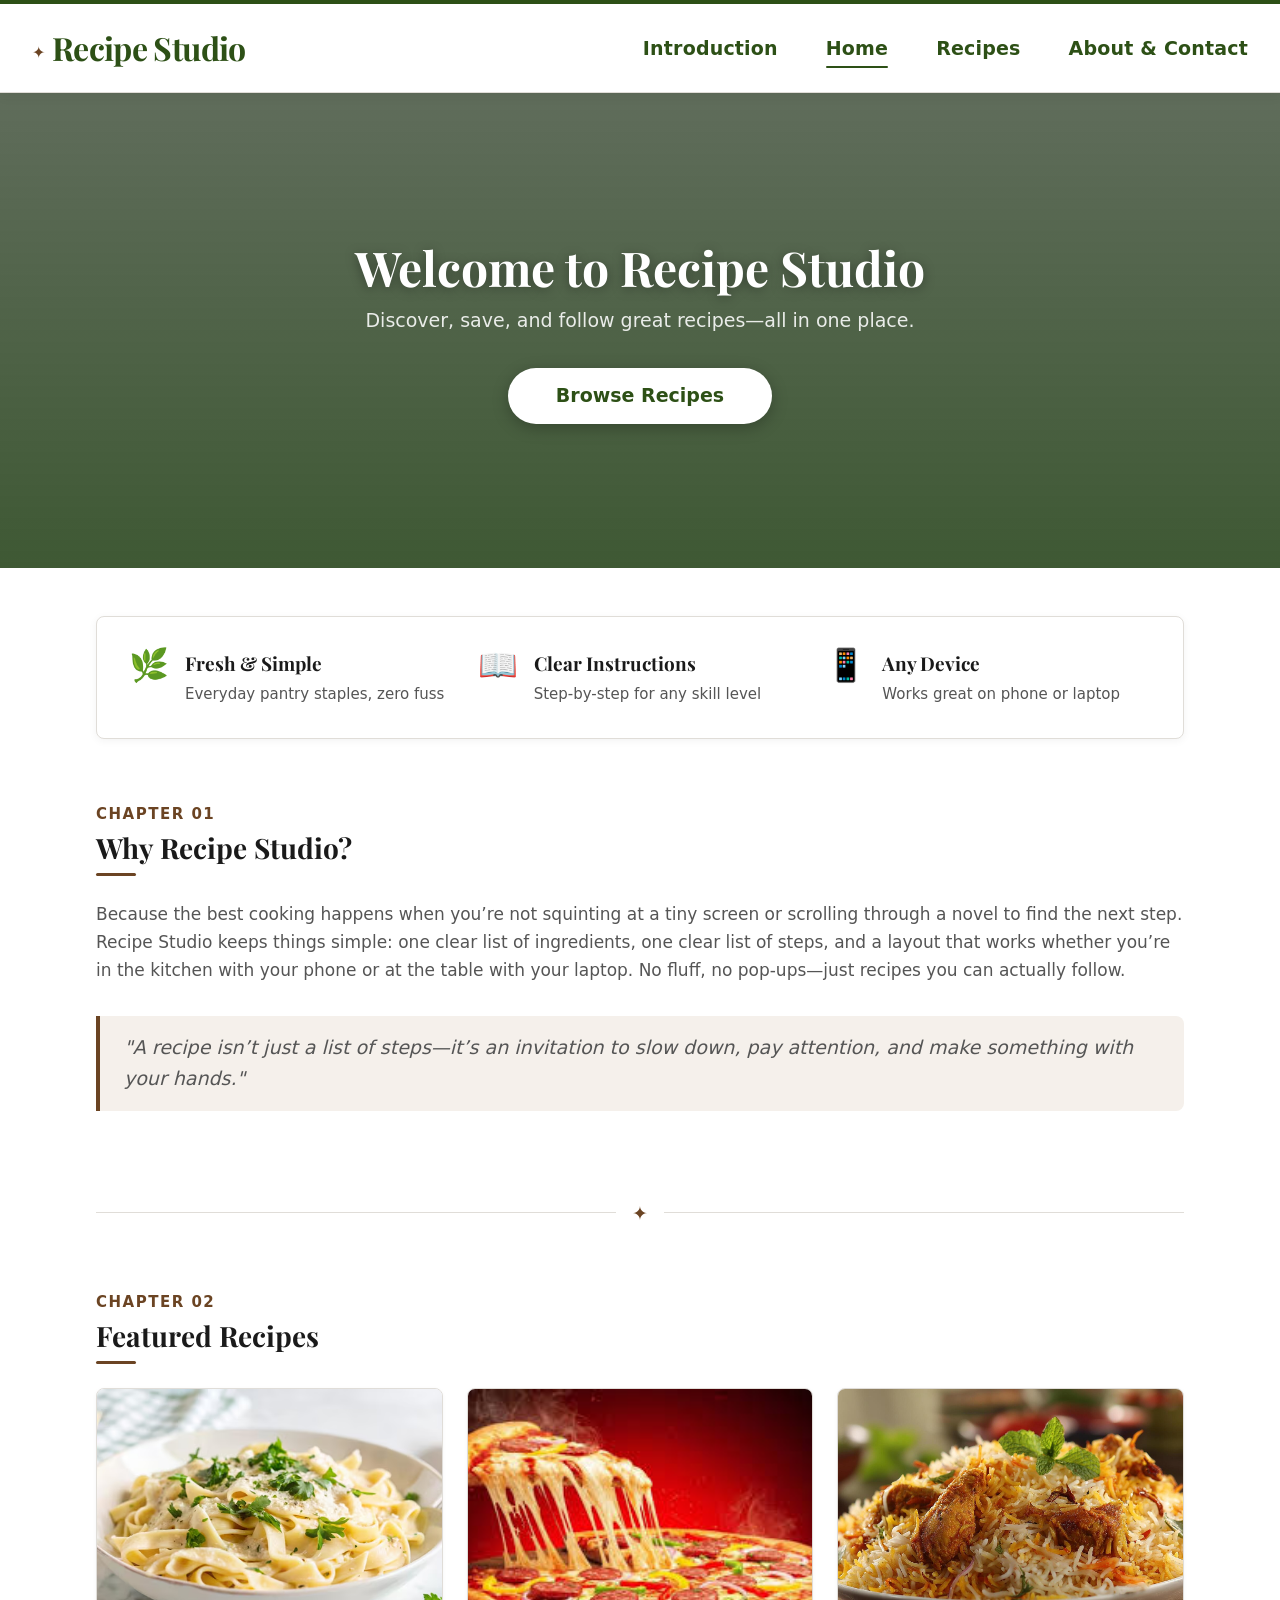
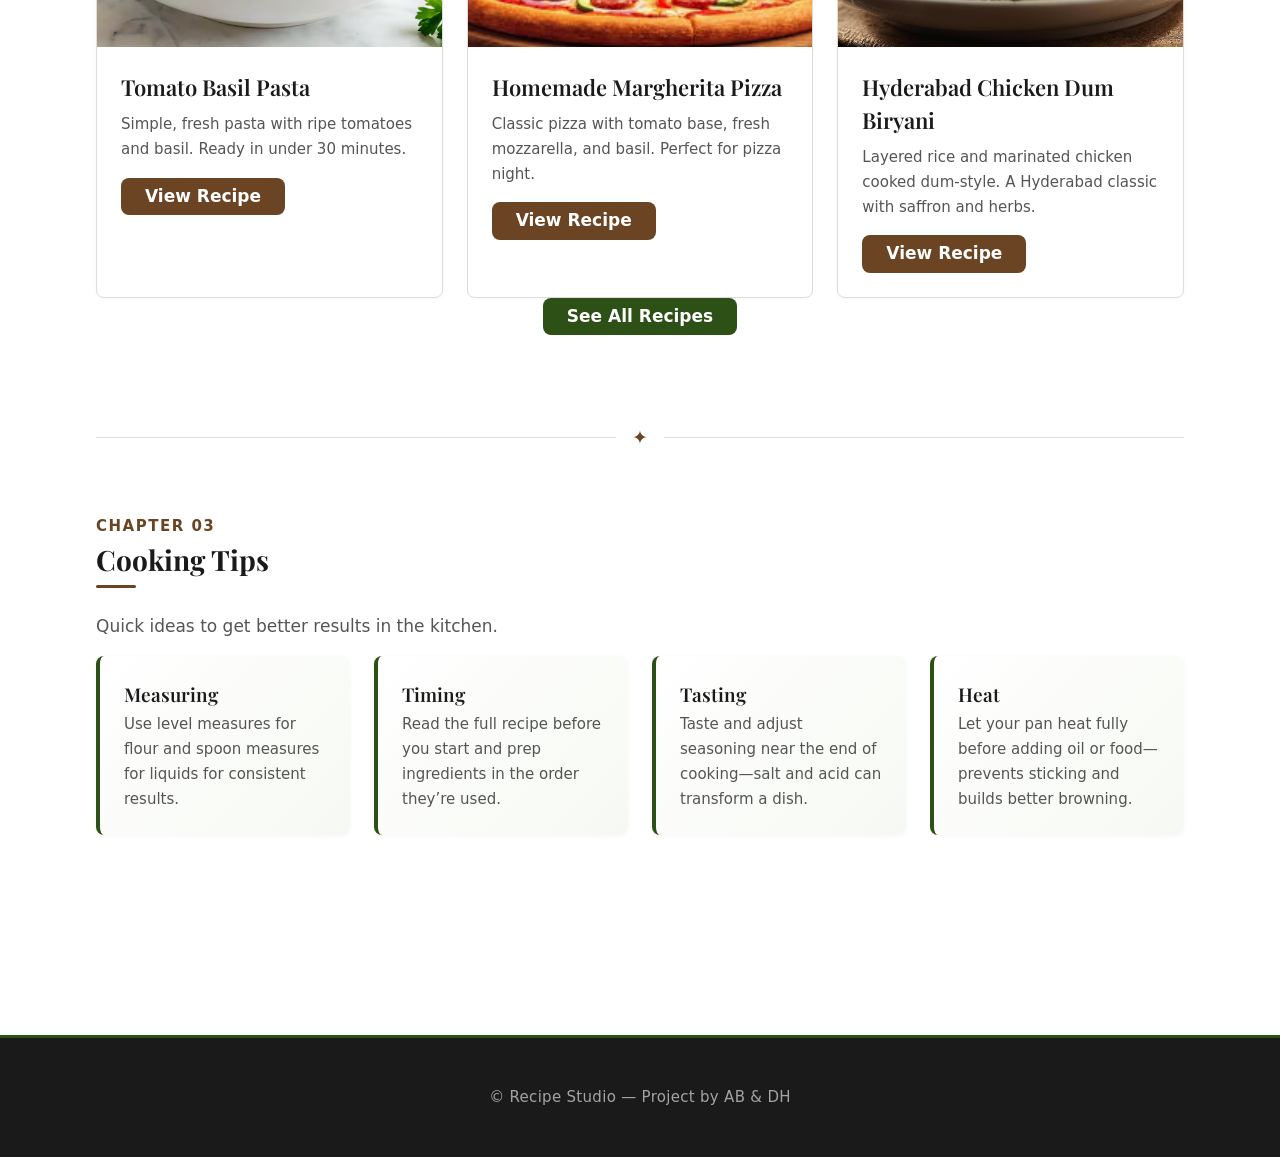
==== commit 76dc39af: "Add intro page (GSU Master's CS, team names) and nav link; add presentation PPTx Made-with: Cursor" ====
--- a/index.html
+++ b/index.html
@@ -14,6 +14,7 @@
     <h1 class="site-title">Recipe Studio</h1>
     <nav class="main-nav" aria-label="Main navigation">
       <ul>
+        <li><a href="intro.html">Introduction</a></li>
         <li><a href="index.html" aria-current="page">Home</a></li>
         <li><a href="recipes.html">Recipes</a></li>
         <li><a href="about.html">About &amp; Contact</a></li>
--- a/css/base.css
+++ b/css/base.css
@@ -1,265 +1,265 @@
-/* Google Fonts – Playfair Display for elegant headings */
-@import url('https://fonts.googleapis.com/css2?family=Playfair+Display:wght@600;700&display=swap');
-
-/* ============================================
-   Recipe Studio – Base Styles
-   Variables · Reset · Typography · Header · Nav
-   Mobile-first, semantic HTML-aligned
-   ============================================ */
-
-/* ---------- 1. CSS custom properties ---------- */
-:root {
-  /* Colors */
-  --color-primary: #2d5016;
-  --color-primary-hover: #3d6b1f;
-  --color-secondary: #6b4423;
-  --color-secondary-hover: #8b5a2e;
-  --color-background: #ffffff;
-  --color-surface: #ffffff;
-  --color-text: #1a1a1a;
-  --color-text-muted: #555;
-  --color-border: #e0ddd8;
-  --color-focus: #2d5016;
-  --color-focus-ring: rgba(45, 80, 22, 0.4);
-
-  /* Spacing */
-  --space-xs: 0.25rem;
-  --space-sm: 0.5rem;
-  --space-md: 1rem;
-  --space-lg: 1.5rem;
-  --space-xl: 2rem;
-  --space-2xl: 3rem;
-  --space-3xl: 4rem;
-
-  /* Typography */
-  --font-sans: system-ui, -apple-system, "Segoe UI", Roboto, sans-serif;
-  --font-heading: 'Playfair Display', Georgia, serif;
-  --font-size-sm: 0.9375rem;
-  --font-size-base: 1.0625rem;
-  --font-size-lg: 1.1875rem;
-  --font-size-xl: 1.375rem;
-  --font-size-2xl: 1.75rem;
-  --font-size-3xl: 2.5rem;
-  --line-height-tight: 1.25;
-  --line-height-normal: 1.5;
-  --line-height-relaxed: 1.65;
-
-  /* Layout */
-  --max-width: 72rem;
-  --card-radius: 0.5rem;
-  --transition-fast: 0.15s ease;
-  --transition-normal: 0.25s ease;
-}
-
-/* ---------- 2. Base styles ---------- */
-html {
-  scroll-behavior: smooth;
-}
-
-*,
-*::before,
-*::after {
-  box-sizing: border-box;
-}
-
-body {
-  margin: 0;
-  font-family: var(--font-sans);
-  font-size: var(--font-size-base);
-  line-height: var(--line-height-normal);
-  color: var(--color-text);
-  background-color: var(--color-background);
-}
-
-/* Apply heading font to all headings */
-h1, h2, h3 {
-  font-family: var(--font-heading);
-}
-
-img {
-  max-width: 100%;
-  height: auto;
-  display: block;
-}
-
-a {
-  color: var(--color-primary);
-  text-decoration: none;
-  transition: color var(--transition-fast), outline var(--transition-fast);
-}
-a:hover {
-  color: var(--color-primary-hover);
-}
-a:focus-visible {
-  outline: 2px solid var(--color-focus);
-  outline-offset: 2px;
-}
-
-/* ---------- 3. Skip link (accessibility) ---------- */
-.skip-link {
-  position: absolute;
-  top: -3.5rem;
-  left: var(--space-md);
-  padding: var(--space-sm) var(--space-md);
-  background: var(--color-text);
-  color: var(--color-surface);
-  z-index: 100;
-  text-decoration: none;
-  border-radius: var(--card-radius);
-  transition: top var(--transition-normal);
-}
-.skip-link:focus {
-  top: var(--space-md);
-}
-.skip-link:focus-visible {
-  outline: 2px solid var(--color-surface);
-  outline-offset: 2px;
-}
-
-/* ---------- 4. Layout: header & nav (Flexbox) ---------- */
-.site-header {
-  background: var(--color-surface);
-  border-top: 4px solid var(--color-primary);
-  border-bottom: 1px solid var(--color-border);
-  padding: var(--space-lg) var(--space-lg);
-  box-shadow: 0 2px 12px rgba(0, 0, 0, 0.07);
-  position: sticky;
-  top: 0;
-  z-index: 50;
-}
-
-.site-title {
-  margin: 0 0 var(--space-md);
-  font-size: 1.875rem;
-  font-weight: 700;
-  line-height: var(--line-height-tight);
-  color: var(--color-primary);
-  letter-spacing: -0.02em;
-}
-.site-title::before {
-  content: '✦';
-  display: inline-block;
-  color: var(--color-secondary);
-  font-family: var(--font-sans);
-  font-size: 0.5em;
-  margin-right: 0.45em;
-  vertical-align: 0.2em;
-}
-
-.main-nav ul {
-  margin: 0;
-  padding: 0;
-  list-style: none;
-  display: flex;
-  flex-wrap: wrap;
-  gap: var(--space-sm) var(--space-xl);
-}
-.main-nav a {
-  display: inline-block;
-  padding: var(--space-xs) 0;
-  font-weight: 600;
-  font-size: var(--font-size-lg);
-  letter-spacing: 0.01em;
-  position: relative;
-  transition: color var(--transition-fast);
-}
-.main-nav a::after {
-  content: '';
-  position: absolute;
-  bottom: -2px;
-  left: 0;
-  width: 0;
-  height: 2px;
-  background: var(--color-primary);
-  border-radius: 1px;
-  transition: width var(--transition-normal);
-}
-.main-nav a:hover {
-  color: var(--color-primary-hover);
-}
-.main-nav a:hover::after {
-  width: 100%;
-}
-.main-nav a:focus-visible {
-  outline: 2px solid var(--color-focus);
-  outline-offset: 2px;
-  border-radius: 2px;
-}
-.main-nav a[aria-current="page"] {
-  color: var(--color-primary);
-  font-weight: 700;
-}
-.main-nav a[aria-current="page"]::after {
-  width: 100%;
-}
-
-/* ---------- 5. Main content area ---------- */
-#main-content {
-  max-width: var(--max-width);
-  margin: 0 auto;
-  padding: var(--space-2xl) var(--space-lg);
-}
-
-/* Section spacing & headings */
-section {
-  margin-bottom: 5.5rem;
-}
-section h2 {
-  margin: 0 0 var(--space-lg);
-  font-size: var(--font-size-2xl);
-  font-weight: 700;
-  line-height: var(--line-height-tight);
-  color: var(--color-text);
-}
-section h2::after {
-  content: '';
-  display: block;
-  width: 2.5rem;
-  height: 3px;
-  background: var(--color-secondary);
-  border-radius: 2px;
-  margin-top: var(--space-sm);
-}
-section h3 {
-  margin: 0 0 var(--space-sm);
-  font-size: var(--font-size-lg);
-  font-weight: 600;
-  color: var(--color-text);
-}
-section p {
-  margin: 0 0 var(--space-md);
-  color: var(--color-text-muted);
-  line-height: var(--line-height-relaxed);
-}
-
-.section-intro,
-.section-cta {
-  margin-bottom: var(--space-lg);
-}
-
-.section-cta {
-  text-align: center;
-}
-
-/* ---------- 6. Responsive: header layout ---------- */
-@media (min-width: 48rem) {
-  .site-header {
-    display: flex;
-    align-items: center;
-    justify-content: space-between;
-    padding: var(--space-lg) var(--space-xl);
-  }
-  .site-title {
-    margin: 0;
-    font-size: clamp(1.5rem, 2.5vw, 2rem);
-  }
-  .main-nav ul {
-    gap: var(--space-2xl);
-  }
-}
-
-@media (min-width: 64rem) {
-  #main-content {
-    padding: var(--space-2xl) var(--space-xl);
-  }
-}
+/* Google Fonts – Playfair Display for elegant headings */
+@import url('https://fonts.googleapis.com/css2?family=Playfair+Display:wght@600;700&display=swap');
+
+/* ============================================
+   Recipe Studio – Base Styles
+   Variables · Reset · Typography · Header · Nav
+   Mobile-first, semantic HTML-aligned
+   ============================================ */
+
+/* ---------- 1. CSS custom properties ---------- */
+:root {
+  /* Colors */
+  --color-primary: #2d5016;
+  --color-primary-hover: #3d6b1f;
+  --color-secondary: #6b4423;
+  --color-secondary-hover: #8b5a2e;
+  --color-background: #ffffff;
+  --color-surface: #ffffff;
+  --color-text: #1a1a1a;
+  --color-text-muted: #555;
+  --color-border: #e0ddd8;
+  --color-focus: #2d5016;
+  --color-focus-ring: rgba(45, 80, 22, 0.4);
+
+  /* Spacing */
+  --space-xs: 0.25rem;
+  --space-sm: 0.5rem;
+  --space-md: 1rem;
+  --space-lg: 1.5rem;
+  --space-xl: 2rem;
+  --space-2xl: 3rem;
+  --space-3xl: 4rem;
+
+  /* Typography */
+  --font-sans: system-ui, -apple-system, "Segoe UI", Roboto, sans-serif;
+  --font-heading: 'Playfair Display', Georgia, serif;
+  --font-size-sm: 0.9375rem;
+  --font-size-base: 1.0625rem;
+  --font-size-lg: 1.1875rem;
+  --font-size-xl: 1.375rem;
+  --font-size-2xl: 1.75rem;
+  --font-size-3xl: 2.5rem;
+  --line-height-tight: 1.25;
+  --line-height-normal: 1.5;
+  --line-height-relaxed: 1.65;
+
+  /* Layout */
+  --max-width: 72rem;
+  --card-radius: 0.5rem;
+  --transition-fast: 0.15s ease;
+  --transition-normal: 0.25s ease;
+}
+
+/* ---------- 2. Base styles ---------- */
+html {
+  scroll-behavior: smooth;
+}
+
+*,
+*::before,
+*::after {
+  box-sizing: border-box;
+}
+
+body {
+  margin: 0;
+  font-family: var(--font-sans);
+  font-size: var(--font-size-base);
+  line-height: var(--line-height-normal);
+  color: var(--color-text);
+  background-color: var(--color-background);
+}
+
+/* Apply heading font to all headings */
+h1, h2, h3 {
+  font-family: var(--font-heading);
+}
+
+img {
+  max-width: 100%;
+  height: auto;
+  display: block;
+}
+
+a {
+  color: var(--color-primary);
+  text-decoration: none;
+  transition: color var(--transition-fast), outline var(--transition-fast);
+}
+a:hover {
+  color: var(--color-primary-hover);
+}
+a:focus-visible {
+  outline: 2px solid var(--color-focus);
+  outline-offset: 2px;
+}
+
+/* ---------- 3. Skip link (accessibility) ---------- */
+.skip-link {
+  position: absolute;
+  top: -3.5rem;
+  left: var(--space-md);
+  padding: var(--space-sm) var(--space-md);
+  background: var(--color-text);
+  color: var(--color-surface);
+  z-index: 100;
+  text-decoration: none;
+  border-radius: var(--card-radius);
+  transition: top var(--transition-normal);
+}
+.skip-link:focus {
+  top: var(--space-md);
+}
+.skip-link:focus-visible {
+  outline: 2px solid var(--color-surface);
+  outline-offset: 2px;
+}
+
+/* ---------- 4. Layout: header & nav (Flexbox) ---------- */
+.site-header {
+  background: var(--color-surface);
+  border-top: 4px solid var(--color-primary);
+  border-bottom: 1px solid var(--color-border);
+  padding: var(--space-lg) var(--space-lg);
+  box-shadow: 0 2px 12px rgba(0, 0, 0, 0.07);
+  position: sticky;
+  top: 0;
+  z-index: 50;
+}
+
+.site-title {
+  margin: 0 0 var(--space-md);
+  font-size: 1.875rem;
+  font-weight: 700;
+  line-height: var(--line-height-tight);
+  color: var(--color-primary);
+  letter-spacing: -0.02em;
+}
+.site-title::before {
+  content: '✦';
+  display: inline-block;
+  color: var(--color-secondary);
+  font-family: var(--font-sans);
+  font-size: 0.5em;
+  margin-right: 0.45em;
+  vertical-align: 0.2em;
+}
+
+.main-nav ul {
+  margin: 0;
+  padding: 0;
+  list-style: none;
+  display: flex;
+  flex-wrap: wrap;
+  gap: var(--space-sm) var(--space-xl);
+}
+.main-nav a {
+  display: inline-block;
+  padding: var(--space-xs) 0;
+  font-weight: 600;
+  font-size: var(--font-size-lg);
+  letter-spacing: 0.01em;
+  position: relative;
+  transition: color var(--transition-fast);
+}
+.main-nav a::after {
+  content: '';
+  position: absolute;
+  bottom: -2px;
+  left: 0;
+  width: 0;
+  height: 2px;
+  background: var(--color-primary);
+  border-radius: 1px;
+  transition: width var(--transition-normal);
+}
+.main-nav a:hover {
+  color: var(--color-primary-hover);
+}
+.main-nav a:hover::after {
+  width: 100%;
+}
+.main-nav a:focus-visible {
+  outline: 2px solid var(--color-focus);
+  outline-offset: 2px;
+  border-radius: 2px;
+}
+.main-nav a[aria-current="page"] {
+  color: var(--color-primary);
+  font-weight: 700;
+}
+.main-nav a[aria-current="page"]::after {
+  width: 100%;
+}
+
+/* ---------- 5. Main content area ---------- */
+#main-content {
+  max-width: var(--max-width);
+  margin: 0 auto;
+  padding: var(--space-2xl) var(--space-lg);
+}
+
+/* Section spacing & headings */
+section {
+  margin-bottom: 5.5rem;
+}
+section h2 {
+  margin: 0 0 var(--space-lg);
+  font-size: var(--font-size-2xl);
+  font-weight: 700;
+  line-height: var(--line-height-tight);
+  color: var(--color-text);
+}
+section h2::after {
+  content: '';
+  display: block;
+  width: 2.5rem;
+  height: 3px;
+  background: var(--color-secondary);
+  border-radius: 2px;
+  margin-top: var(--space-sm);
+}
+section h3 {
+  margin: 0 0 var(--space-sm);
+  font-size: var(--font-size-lg);
+  font-weight: 600;
+  color: var(--color-text);
+}
+section p {
+  margin: 0 0 var(--space-md);
+  color: var(--color-text-muted);
+  line-height: var(--line-height-relaxed);
+}
+
+.section-intro,
+.section-cta {
+  margin-bottom: var(--space-lg);
+}
+
+.section-cta {
+  text-align: center;
+}
+
+/* ---------- 6. Responsive: header layout ---------- */
+@media (min-width: 48rem) {
+  .site-header {
+    display: flex;
+    align-items: center;
+    justify-content: space-between;
+    padding: var(--space-lg) var(--space-xl);
+  }
+  .site-title {
+    margin: 0;
+    font-size: clamp(1.5rem, 2.5vw, 2rem);
+  }
+  .main-nav ul {
+    gap: var(--space-2xl);
+  }
+}
+
+@media (min-width: 64rem) {
+  #main-content {
+    padding: var(--space-2xl) var(--space-xl);
+  }
+}
--- a/css/components.css
+++ b/css/components.css
@@ -1,459 +1,458 @@
-/* ============================================
-   Recipe Studio – Components
-   Highlights · Hero · Buttons · Cards · Tips
-   Recipe Detail · Story Pack · About · Footer
-   Animations · Reduced Motion · Breakpoints
-   ============================================ */
-
-/* ---------- 1. Highlights bar ---------- */
-.highlights-bar {
-  display: grid;
-  grid-template-columns: 1fr;
-  gap: var(--space-lg);
-  margin-bottom: var(--space-3xl);
-  padding: var(--space-xl) var(--space-xl);
-  background: var(--color-surface);
-  border-radius: var(--card-radius);
-  border: 1px solid var(--color-border);
-  box-shadow: 0 2px 8px rgba(0, 0, 0, 0.05);
-}
-.highlight-item {
-  display: flex;
-  align-items: flex-start;
-  gap: var(--space-md);
-}
-.highlight-icon {
-  font-size: 2rem;
-  flex-shrink: 0;
-  line-height: 1;
-}
-.highlight-text strong {
-  display: block;
-  font-family: var(--font-heading);
-  font-size: var(--font-size-lg);
-  color: var(--color-text);
-  margin-bottom: var(--space-xs);
-}
-.highlight-text p {
-  margin: 0;
-  font-size: var(--font-size-sm);
-  color: var(--color-text-muted);
-  line-height: var(--line-height-relaxed);
-}
-
-/* ---------- 2. Hero — full viewport width ---------- */
-.hero {
-  text-align: center;
-  padding: 9rem var(--space-xl);
-  background:
-    linear-gradient(to bottom, rgba(10, 30, 3, 0.65) 0%, rgba(20, 52, 7, 0.82) 100%),
-    url('images/pasta.jpg') center center / cover no-repeat;
-  border-radius: 0;
-  margin-bottom: 0;
-  border: none;
-  box-shadow: none;
-}
-.hero h2 {
-  font-size: var(--font-size-3xl);
-  margin-bottom: var(--space-sm);
-  color: #ffffff;
-  text-shadow: 0 2px 12px rgba(0, 0, 0, 0.35);
-}
-/* Remove accent line — doesn't fit centered image hero */
-.hero h2::after {
-  display: none;
-}
-.hero-tagline {
-  margin-bottom: var(--space-xl);
-  font-size: var(--font-size-lg);
-  color: rgba(255, 255, 255, 0.88);
-  max-width: 36rem;
-  margin-left: auto;
-  margin-right: auto;
-}
-.hero .btn-primary {
-  background: #ffffff;
-  color: var(--color-primary);
-  padding: var(--space-md) var(--space-2xl);
-  font-size: var(--font-size-lg);
-  border-radius: 2rem;
-  box-shadow: 0 4px 16px rgba(0, 0, 0, 0.25);
-}
-.hero .btn-primary:hover {
-  background: #f0f7eb;
-  color: var(--color-primary-hover);
-  box-shadow: 0 6px 20px rgba(0, 0, 0, 0.3);
-}
-
-/* ---------- 3. Buttons (reusable) ---------- */
-.btn {
-  display: inline-block;
-  padding: var(--space-sm) var(--space-lg);
-  font-family: inherit;
-  font-size: var(--font-size-base);
-  font-weight: 600;
-  line-height: 1.25;
-  text-align: center;
-  border: none;
-  border-radius: var(--card-radius);
-  cursor: pointer;
-  transition: background-color var(--transition-normal), color var(--transition-normal), transform var(--transition-fast), box-shadow var(--transition-fast);
-}
-.btn:focus-visible {
-  outline: 2px solid var(--color-focus);
-  outline-offset: 2px;
-}
-.btn-primary {
-  background-color: var(--color-primary);
-  color: var(--color-surface);
-}
-.btn-primary:hover {
-  background-color: var(--color-primary-hover);
-}
-.btn-primary:focus-visible {
-  box-shadow: 0 0 0 4px var(--color-focus-ring);
-}
-.btn-secondary {
-  background-color: var(--color-secondary);
-  color: var(--color-surface);
-}
-.btn-secondary:hover {
-  background-color: var(--color-secondary-hover);
-}
-.btn-secondary:focus-visible {
-  box-shadow: 0 0 0 4px rgba(107, 68, 35, 0.4);
-}
-
-/* ---------- 4. Card grid (CSS Grid) ---------- */
-.card-grid {
-  display: grid;
-  gap: var(--space-xl);
-  grid-template-columns: 1fr;
-}
-
-.card {
-  background: var(--color-surface);
-  border-radius: var(--card-radius);
-  overflow: hidden;
-  border: 1px solid var(--color-border);
-  box-shadow: 0 1px 4px rgba(0, 0, 0, 0.04);
-  transition: transform var(--transition-normal), box-shadow var(--transition-normal);
-}
-.card:hover {
-  transform: translateY(-6px);
-  box-shadow: 0 12px 32px rgba(0, 0, 0, 0.12);
-}
-.card:focus-within {
-  box-shadow: 0 0 0 2px var(--color-focus-ring);
-}
-
-.card-image {
-  width: 100%;
-  aspect-ratio: 4 / 3;
-  object-fit: cover;
-  background: var(--color-border);
-  transition: transform 0.4s ease;
-}
-.card:hover .card-image {
-  transform: scale(1.05);
-}
-.card-content {
-  padding: var(--space-lg);
-}
-.card-title {
-  margin: 0 0 var(--space-sm);
-  font-size: var(--font-size-xl);
-  font-weight: 600;
-}
-.card-description {
-  margin: 0 0 var(--space-md);
-  font-size: var(--font-size-sm);
-  color: var(--color-text-muted);
-  line-height: var(--line-height-relaxed);
-}
-
-/* ---------- 5. Cooking tips ---------- */
-.cooking-tips .tips-list {
-  display: grid;
-  gap: var(--space-lg);
-  grid-template-columns: 1fr;
-}
-.tip-card {
-  padding: var(--space-lg);
-  background: linear-gradient(135deg, var(--color-surface) 0%, #f6f9f3 100%);
-  border-left: 4px solid var(--color-primary);
-  border-radius: var(--card-radius);
-  box-shadow: 0 1px 4px rgba(0, 0, 0, 0.04);
-  transition: border-color var(--transition-normal), box-shadow var(--transition-fast), transform var(--transition-fast);
-}
-.tip-card:hover {
-  transform: translateY(-2px);
-  box-shadow: 0 6px 16px rgba(0, 0, 0, 0.08);
-}
-.tip-card h3 {
-  margin-bottom: var(--space-xs);
-}
-.tip-card p {
-  margin: 0;
-  font-size: var(--font-size-sm);
-}
-
-/* ---------- 6. Recipe detail page ---------- */
-.recipe-detail {
-  max-width: 52rem;
-}
-.recipe-header {
-  margin-bottom: var(--space-lg);
-}
-.recipe-detail .recipe-header h2 {
-  margin-bottom: var(--space-xs);
-}
-.recipe-meta {
-  margin: 0 0 var(--space-md);
-  font-size: var(--font-size-sm);
-  color: var(--color-text-muted);
-}
-.recipe-hero-image {
-  width: 100%;
-  aspect-ratio: 16 / 7;
-  object-fit: cover;
-  border-radius: var(--card-radius);
-  margin-top: var(--space-md);
-  background: var(--color-border);
-}
-
-/* ---------- 7. Story Pack components ---------- */
-
-/* Narrative intro — italic, left-bordered */
-.recipe-intro {
-  margin-bottom: var(--space-xl);
-  font-size: var(--font-size-lg);
-  font-style: italic;
-  line-height: var(--line-height-relaxed);
-  color: var(--color-text-muted);
-  border-left: 3px solid var(--color-primary);
-  padding-left: var(--space-md);
-}
-
-/* Chapter label for section progression */
-.chapter-label {
-  display: block;
-  font-size: var(--font-size-sm);
-  font-weight: 600;
-  letter-spacing: 0.1em;
-  text-transform: uppercase;
-  color: var(--color-secondary);
-  margin-bottom: var(--space-xs);
-}
-
-/* Decorative section divider */
-.section-divider {
-  display: flex;
-  align-items: center;
-  gap: var(--space-md);
-  margin: 0 0 var(--space-3xl);
-  color: var(--color-secondary);
-  font-size: var(--font-size-lg);
-}
-.section-divider::before,
-.section-divider::after {
-  content: '';
-  flex: 1;
-  height: 1px;
-  background: var(--color-border);
-}
-
-/* Pull quote */
-.pull-quote {
-  margin: var(--space-xl) 0;
-  padding: var(--space-md) var(--space-lg);
-  border-left: 4px solid var(--color-secondary);
-  background: #f5f0eb;
-  font-size: var(--font-size-lg);
-  font-style: italic;
-  color: var(--color-text-muted);
-  border-radius: 0 var(--card-radius) var(--card-radius) 0;
-  line-height: var(--line-height-relaxed);
-}
-
-/* ---------- 8. Ingredients & instructions ---------- */
-.ingredients,
-.instructions {
-  margin-bottom: var(--space-xl);
-}
-.ingredients ul,
-.instructions ol {
-  margin: 0 0 var(--space-md);
-  padding-left: var(--space-xl);
-  line-height: var(--line-height-relaxed);
-  color: var(--color-text-muted);
-}
-.ingredients li,
-.instructions li {
-  margin-bottom: var(--space-xs);
-}
-.instructions ol {
-  list-style: decimal;
-}
-
-.back-link {
-  margin: var(--space-2xl) 0 0;
-}
-
-/* ---------- 9. About & contact ---------- */
-.about ul.team-list {
-  margin: 0 0 var(--space-lg);
-  padding-left: var(--space-xl);
-  color: var(--color-text-muted);
-  line-height: var(--line-height-relaxed);
-}
-.about .team-list li {
-  margin-bottom: var(--space-sm);
-}
-
-.contact-form {
-  max-width: 28rem;
-  margin-top: var(--space-lg);
-}
-.form-group {
-  margin-bottom: var(--space-lg);
-}
-.form-group label {
-  display: block;
-  margin-bottom: var(--space-xs);
-  font-weight: 600;
-  font-size: var(--font-size-sm);
-}
-.form-group input,
-.form-group textarea {
-  width: 100%;
-  padding: var(--space-sm) var(--space-md);
-  font-family: inherit;
-  font-size: var(--font-size-base);
-  border: 1px solid var(--color-border);
-  border-radius: var(--card-radius);
-  background: var(--color-surface);
-  transition: border-color var(--transition-fast), box-shadow var(--transition-fast);
-}
-.form-group input:focus,
-.form-group textarea:focus {
-  outline: none;
-  border-color: var(--color-primary);
-  box-shadow: 0 0 0 3px var(--color-focus-ring);
-}
-.form-group textarea {
-  resize: vertical;
-  min-height: 6rem;
-}
-.contact-note {
-  margin-top: var(--space-lg);
-  font-size: var(--font-size-sm);
-  color: var(--color-text-muted);
-}
-
-/* ---------- 10. Footer ---------- */
-.site-footer {
-  margin-top: var(--space-3xl);
-  padding: var(--space-2xl) var(--space-lg);
-  text-align: center;
-  font-size: var(--font-size-sm);
-  border-top: 3px solid var(--color-primary);
-  background: #1a1a1a;
-  color: rgba(255, 255, 255, 0.6);
-}
-.site-footer p {
-  margin: 0;
-  letter-spacing: 0.02em;
-}
-
-/* ---------- 11. Animations ---------- */
-
-/* Animation 1: Card hover lift (defined on .card above) */
-
-/* Animation 2: Button subtle scale on hover */
-.btn:hover {
-  transform: scale(1.02);
-}
-.btn:active {
-  transform: scale(0.98);
-}
-
-/* Animation 3: Fade-in for main content on load */
-@keyframes fadeIn {
-  from {
-    opacity: 0;
-    transform: translateY(8px);
-  }
-  to {
-    opacity: 1;
-    transform: translateY(0);
-  }
-}
-#main-content {
-  animation: fadeIn 0.5s ease-out;
-}
-
-/* Animation 4: Image zoom on card hover (defined on .card-image above) */
-
-/* Animation 5: Nav underline slide (defined on .main-nav a::after above) */
-
-/* Animation 6: Tip card lift on hover (defined on .tip-card above) */
-
-/* ---------- 12. Reduced motion (accessibility) ---------- */
-@media (prefers-reduced-motion: reduce) {
-  *,
-  *::before,
-  *::after {
-    animation-duration: 0.01ms !important;
-    animation-iteration-count: 1 !important;
-    transition-duration: 0.01ms !important;
-  }
-  .card:hover {
-    transform: none;
-  }
-  .card:hover .card-image {
-    transform: none;
-  }
-  .tip-card:hover {
-    transform: none;
-  }
-  .btn:hover,
-  .btn:active {
-    transform: none;
-  }
-}
-
-/* ---------- 13. Responsive breakpoints (mobile-first) ---------- */
-@media (min-width: 36rem) {
-  .highlights-bar {
-    grid-template-columns: repeat(3, 1fr);
-  }
-  .card-grid {
-    grid-template-columns: repeat(2, 1fr);
-  }
-  .cooking-tips .tips-list {
-    grid-template-columns: repeat(2, 1fr);
-  }
-}
-
-@media (min-width: 48rem) {
-  .hero h2 {
-    font-size: clamp(2rem, 4vw, 3rem);
-  }
-  .card-grid {
-    grid-template-columns: repeat(3, 1fr);
-    gap: var(--space-lg);
-  }
-  .recipe-grid.card-grid {
-    grid-template-columns: repeat(2, 1fr);
-  }
-  .cooking-tips .tips-list {
-    grid-template-columns: repeat(4, 1fr);
-  }
-}
-
-@media (min-width: 64rem) {
-  .recipe-grid.card-grid {
-    grid-template-columns: repeat(3, 1fr);
-  }
-}
+/* ============================================
+   Recipe Studio – Components
+   Highlights · Hero · Buttons · Cards · Tips
+   Recipe Detail · Story Pack · About · Footer
+   Animations · Reduced Motion · Breakpoints
+   ============================================ */
+
+/* ---------- 1. Highlights bar ---------- */
+.highlights-bar {
+  display: grid;
+  grid-template-columns: 1fr;
+  gap: var(--space-lg);
+  margin-bottom: var(--space-3xl);
+  padding: var(--space-xl) var(--space-xl);
+  background: var(--color-surface);
+  border-radius: var(--card-radius);
+  border: 1px solid var(--color-border);
+  box-shadow: 0 2px 8px rgba(0, 0, 0, 0.05);
+}
+.highlight-item {
+  display: flex;
+  align-items: flex-start;
+  gap: var(--space-md);
+}
+.highlight-icon {
+  font-size: 2rem;
+  flex-shrink: 0;
+  line-height: 1;
+}
+.highlight-text strong {
+  display: block;
+  font-family: var(--font-heading);
+  font-size: var(--font-size-lg);
+  color: var(--color-text);
+  margin-bottom: var(--space-xs);
+}
+.highlight-text p {
+  margin: 0;
+  font-size: var(--font-size-sm);
+  color: var(--color-text-muted);
+  line-height: var(--line-height-relaxed);
+}
+
+/* ---------- 2. Hero — full viewport width ---------- */
+.hero {
+  text-align: center;
+  padding: 9rem var(--space-xl);
+  background:
+    linear-gradient(to bottom, rgba(10, 30, 3, 0.65) 0%, rgba(20, 52, 7, 0.82) 100%),
+    url('images/pasta.jpg') center center / cover no-repeat;
+  border-radius: 0;
+  margin-bottom: 0;
+  border: none;
+  box-shadow: none;
+}
+.hero h2 {
+  font-size: var(--font-size-3xl);
+  margin-bottom: var(--space-sm);
+  color: #ffffff;
+  text-shadow: 0 2px 12px rgba(0, 0, 0, 0.35);
+}
+/* Remove accent line — doesn't fit centered image hero */
+.hero h2::after {
+  display: none;
+}
+.hero-tagline {
+  margin-bottom: var(--space-xl);
+  font-size: var(--font-size-lg);
+  color: rgba(255, 255, 255, 0.88);
+  max-width: 36rem;
+  margin-left: auto;
+  margin-right: auto;
+}
+.hero .btn-primary {
+  background: #ffffff;
+  color: var(--color-primary);
+  padding: var(--space-md) var(--space-2xl);
+  font-size: var(--font-size-lg);
+  border-radius: 2rem;
+  box-shadow: 0 4px 16px rgba(0, 0, 0, 0.25);
+}
+.hero .btn-primary:hover {
+  background: #f0f7eb;
+  color: var(--color-primary-hover);
+  box-shadow: 0 6px 20px rgba(0, 0, 0, 0.3);
+}
+
+/* ---------- 3. Buttons (reusable) ---------- */
+.btn {
+  display: inline-block;
+  padding: var(--space-sm) var(--space-lg);
+  font-family: inherit;
+  font-size: var(--font-size-base);
+  font-weight: 600;
+  line-height: 1.25;
+  text-align: center;
+  border: none;
+  border-radius: var(--card-radius);
+  transition: background-color var(--transition-normal), color var(--transition-normal), transform var(--transition-fast), box-shadow var(--transition-fast);
+}
+.btn:focus-visible {
+  outline: 2px solid var(--color-focus);
+  outline-offset: 2px;
+}
+.btn-primary {
+  background-color: var(--color-primary);
+  color: var(--color-surface);
+}
+.btn-primary:hover {
+  background-color: var(--color-primary-hover);
+}
+.btn-primary:focus-visible {
+  box-shadow: 0 0 0 4px var(--color-focus-ring);
+}
+.btn-secondary {
+  background-color: var(--color-secondary);
+  color: var(--color-surface);
+}
+.btn-secondary:hover {
+  background-color: var(--color-secondary-hover);
+}
+.btn-secondary:focus-visible {
+  box-shadow: 0 0 0 4px rgba(107, 68, 35, 0.4);
+}
+
+/* ---------- 4. Card grid (CSS Grid) ---------- */
+.card-grid {
+  display: grid;
+  gap: var(--space-xl);
+  grid-template-columns: 1fr;
+}
+
+.card {
+  background: var(--color-surface);
+  border-radius: var(--card-radius);
+  overflow: hidden;
+  border: 1px solid var(--color-border);
+  box-shadow: 0 1px 4px rgba(0, 0, 0, 0.04);
+  transition: transform var(--transition-normal), box-shadow var(--transition-normal);
+}
+.card:hover {
+  transform: translateY(-6px);
+  box-shadow: 0 12px 32px rgba(0, 0, 0, 0.12);
+}
+.card:focus-within {
+  box-shadow: 0 0 0 2px var(--color-focus-ring);
+}
+
+.card-image {
+  width: 100%;
+  aspect-ratio: 4 / 3;
+  object-fit: cover;
+  background: var(--color-border);
+  transition: transform 0.4s ease;
+}
+.card:hover .card-image {
+  transform: scale(1.05);
+}
+.card-content {
+  padding: var(--space-lg);
+}
+.card-title {
+  margin: 0 0 var(--space-sm);
+  font-size: var(--font-size-xl);
+  font-weight: 600;
+}
+.card-description {
+  margin: 0 0 var(--space-md);
+  font-size: var(--font-size-sm);
+  color: var(--color-text-muted);
+  line-height: var(--line-height-relaxed);
+}
+
+/* ---------- 5. Cooking tips ---------- */
+.cooking-tips .tips-list {
+  display: grid;
+  gap: var(--space-lg);
+  grid-template-columns: 1fr;
+}
+.tip-card {
+  padding: var(--space-lg);
+  background: linear-gradient(135deg, var(--color-surface) 0%, #f6f9f3 100%);
+  border-left: 4px solid var(--color-primary);
+  border-radius: var(--card-radius);
+  box-shadow: 0 1px 4px rgba(0, 0, 0, 0.04);
+  transition: border-color var(--transition-normal), box-shadow var(--transition-fast), transform var(--transition-fast);
+}
+.tip-card:hover {
+  transform: translateY(-2px);
+  box-shadow: 0 6px 16px rgba(0, 0, 0, 0.08);
+}
+.tip-card h3 {
+  margin-bottom: var(--space-xs);
+}
+.tip-card p {
+  margin: 0;
+  font-size: var(--font-size-sm);
+}
+
+/* ---------- 6. Recipe detail page ---------- */
+.recipe-detail {
+  max-width: 52rem;
+}
+.recipe-header {
+  margin-bottom: var(--space-lg);
+}
+.recipe-detail .recipe-header h2 {
+  margin-bottom: var(--space-xs);
+}
+.recipe-meta {
+  margin: 0 0 var(--space-md);
+  font-size: var(--font-size-sm);
+  color: var(--color-text-muted);
+}
+.recipe-hero-image {
+  width: 100%;
+  aspect-ratio: 16 / 7;
+  object-fit: cover;
+  border-radius: var(--card-radius);
+  margin-top: var(--space-md);
+  background: var(--color-border);
+}
+
+/* ---------- 7. Story Pack components ---------- */
+
+/* Narrative intro — italic, left-bordered */
+.recipe-intro {
+  margin-bottom: var(--space-xl);
+  font-size: var(--font-size-lg);
+  font-style: italic;
+  line-height: var(--line-height-relaxed);
+  color: var(--color-text-muted);
+  border-left: 3px solid var(--color-primary);
+  padding-left: var(--space-md);
+}
+
+/* Chapter label for section progression */
+.chapter-label {
+  display: block;
+  font-size: var(--font-size-sm);
+  font-weight: 600;
+  letter-spacing: 0.1em;
+  text-transform: uppercase;
+  color: var(--color-secondary);
+  margin-bottom: var(--space-xs);
+}
+
+/* Decorative section divider */
+.section-divider {
+  display: flex;
+  align-items: center;
+  gap: var(--space-md);
+  margin: 0 0 var(--space-3xl);
+  color: var(--color-secondary);
+  font-size: var(--font-size-lg);
+}
+.section-divider::before,
+.section-divider::after {
+  content: '';
+  flex: 1;
+  height: 1px;
+  background: var(--color-border);
+}
+
+/* Pull quote */
+.pull-quote {
+  margin: var(--space-xl) 0;
+  padding: var(--space-md) var(--space-lg);
+  border-left: 4px solid var(--color-secondary);
+  background: #f5f0eb;
+  font-size: var(--font-size-lg);
+  font-style: italic;
+  color: var(--color-text-muted);
+  border-radius: 0 var(--card-radius) var(--card-radius) 0;
+  line-height: var(--line-height-relaxed);
+}
+
+/* ---------- 8. Ingredients & instructions ---------- */
+.ingredients,
+.instructions {
+  margin-bottom: var(--space-xl);
+}
+.ingredients ul,
+.instructions ol {
+  margin: 0 0 var(--space-md);
+  padding-left: var(--space-xl);
+  line-height: var(--line-height-relaxed);
+  color: var(--color-text-muted);
+}
+.ingredients li,
+.instructions li {
+  margin-bottom: var(--space-xs);
+}
+.instructions ol {
+  list-style: decimal;
+}
+
+.back-link {
+  margin: var(--space-2xl) 0 0;
+}
+
+/* ---------- 9. About & contact ---------- */
+.about ul.team-list {
+  margin: 0 0 var(--space-lg);
+  padding-left: var(--space-xl);
+  color: var(--color-text-muted);
+  line-height: var(--line-height-relaxed);
+}
+.about .team-list li {
+  margin-bottom: var(--space-sm);
+}
+
+.contact-form {
+  max-width: 28rem;
+  margin-top: var(--space-lg);
+}
+.form-group {
+  margin-bottom: var(--space-lg);
+}
+.form-group label {
+  display: block;
+  margin-bottom: var(--space-xs);
+  font-weight: 600;
+  font-size: var(--font-size-sm);
+}
+.form-group input,
+.form-group textarea {
+  width: 100%;
+  padding: var(--space-sm) var(--space-md);
+  font-family: inherit;
+  font-size: var(--font-size-base);
+  border: 1px solid var(--color-border);
+  border-radius: var(--card-radius);
+  background: var(--color-surface);
+  transition: border-color var(--transition-fast), box-shadow var(--transition-fast);
+}
+.form-group input:focus,
+.form-group textarea:focus {
+  outline: none;
+  border-color: var(--color-primary);
+  box-shadow: 0 0 0 3px var(--color-focus-ring);
+}
+.form-group textarea {
+  resize: vertical;
+  min-height: 6rem;
+}
+.contact-note {
+  margin-top: var(--space-lg);
+  font-size: var(--font-size-sm);
+  color: var(--color-text-muted);
+}
+
+/* ---------- 10. Footer ---------- */
+.site-footer {
+  margin-top: var(--space-3xl);
+  padding: var(--space-2xl) var(--space-lg);
+  text-align: center;
+  font-size: var(--font-size-sm);
+  border-top: 3px solid var(--color-primary);
+  background: #1a1a1a;
+  color: rgba(255, 255, 255, 0.6);
+}
+.site-footer p {
+  margin: 0;
+  letter-spacing: 0.02em;
+}
+
+/* ---------- 11. Animations ---------- */
+
+/* Animation 1: Card hover lift (defined on .card above) */
+
+/* Animation 2: Button subtle scale on hover */
+.btn:hover {
+  transform: scale(1.02);
+}
+.btn:active {
+  transform: scale(0.98);
+}
+
+/* Animation 3: Fade-in for main content on load */
+@keyframes fadeIn {
+  from {
+    opacity: 0;
+    transform: translateY(8px);
+  }
+  to {
+    opacity: 1;
+    transform: translateY(0);
+  }
+}
+#main-content {
+  animation: fadeIn 0.5s ease-out;
+}
+
+/* Animation 4: Image zoom on card hover (defined on .card-image above) */
+
+/* Animation 5: Nav underline slide (defined on .main-nav a::after above) */
+
+/* Animation 6: Tip card lift on hover (defined on .tip-card above) */
+
+/* ---------- 12. Reduced motion (accessibility) ---------- */
+@media (prefers-reduced-motion: reduce) {
+  *,
+  *::before,
+  *::after {
+    animation-duration: 0.01ms !important;
+    animation-iteration-count: 1 !important;
+    transition-duration: 0.01ms !important;
+  }
+  .card:hover {
+    transform: none;
+  }
+  .card:hover .card-image {
+    transform: none;
+  }
+  .tip-card:hover {
+    transform: none;
+  }
+  .btn:hover,
+  .btn:active {
+    transform: none;
+  }
+}
+
+/* ---------- 13. Responsive breakpoints (mobile-first) ---------- */
+@media (min-width: 36rem) {
+  .highlights-bar {
+    grid-template-columns: repeat(3, 1fr);
+  }
+  .card-grid {
+    grid-template-columns: repeat(2, 1fr);
+  }
+  .cooking-tips .tips-list {
+    grid-template-columns: repeat(2, 1fr);
+  }
+}
+
+@media (min-width: 48rem) {
+  .hero h2 {
+    font-size: clamp(2rem, 4vw, 3rem);
+  }
+  .card-grid {
+    grid-template-columns: repeat(3, 1fr);
+    gap: var(--space-lg);
+  }
+  .recipe-grid.card-grid {
+    grid-template-columns: repeat(2, 1fr);
+  }
+  .cooking-tips .tips-list {
+    grid-template-columns: repeat(4, 1fr);
+  }
+}
+
+@media (min-width: 64rem) {
+  .recipe-grid.card-grid {
+    grid-template-columns: repeat(3, 1fr);
+  }
+}
